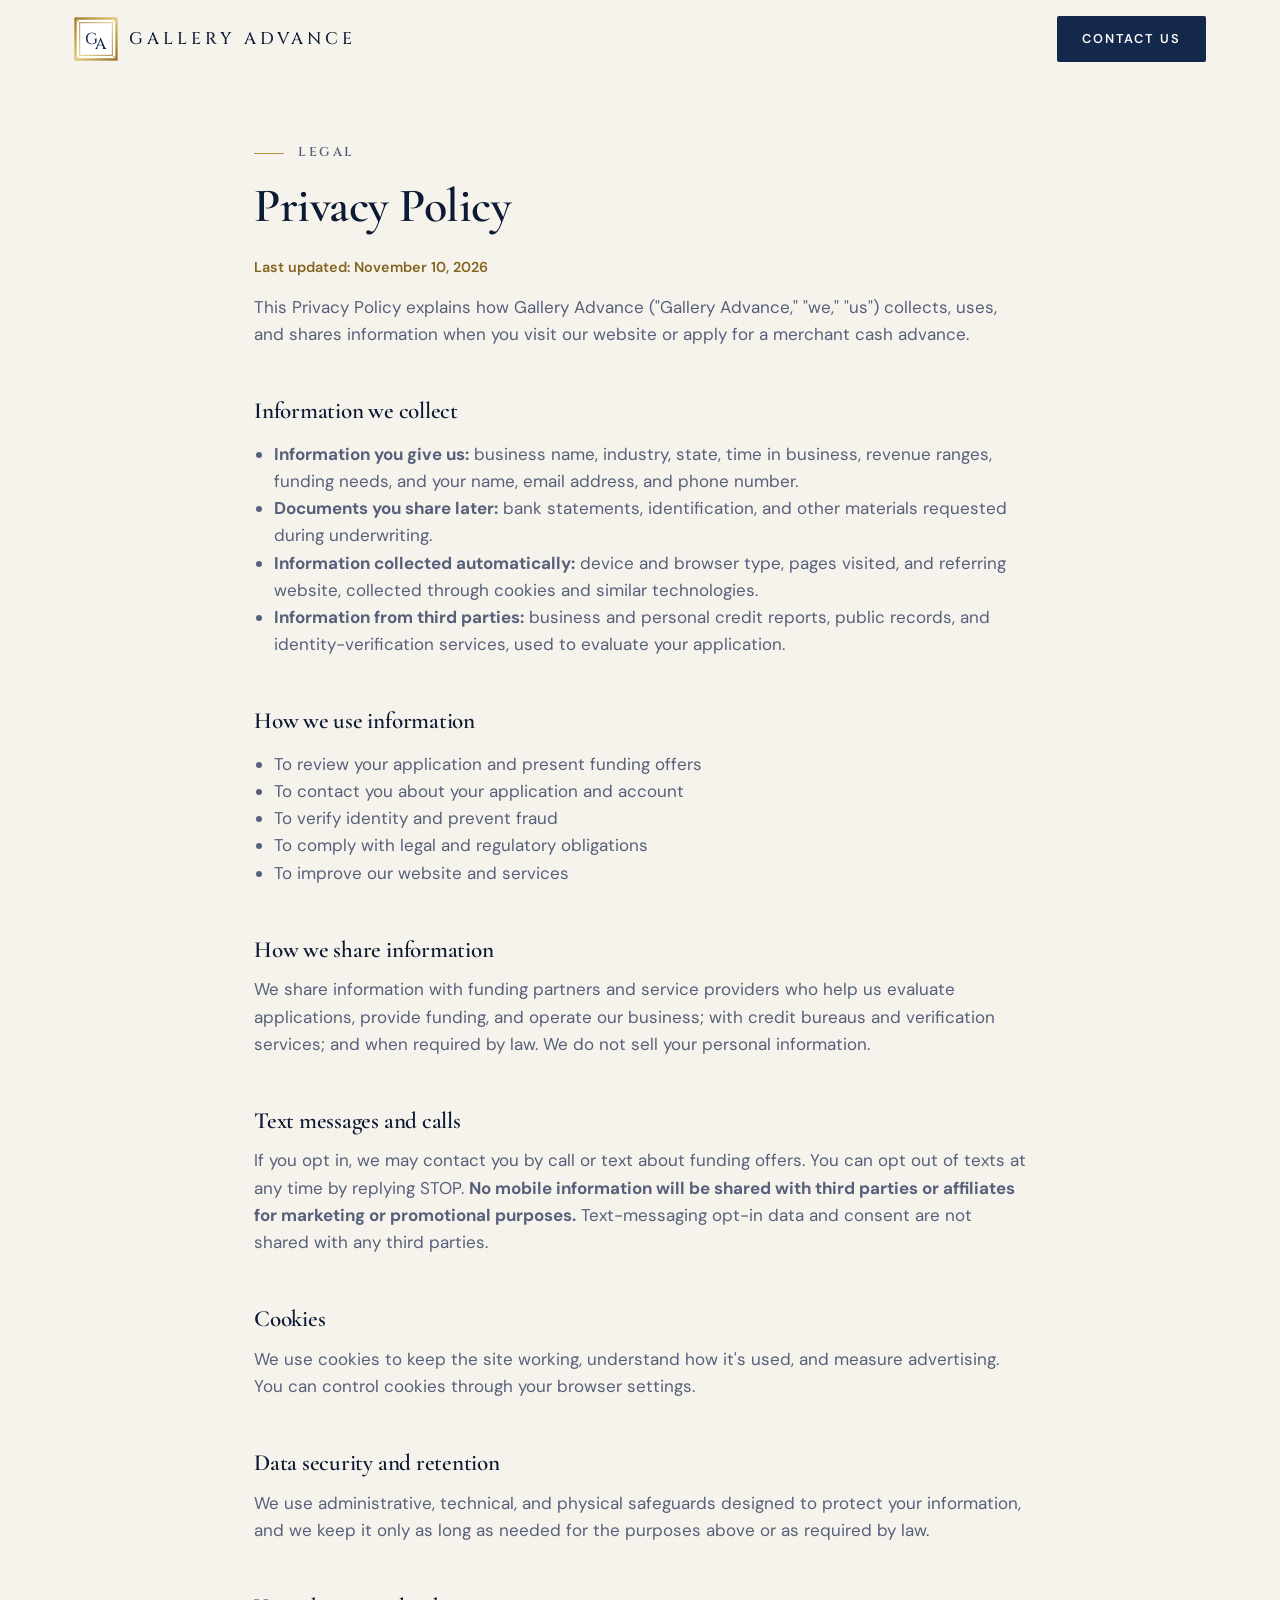
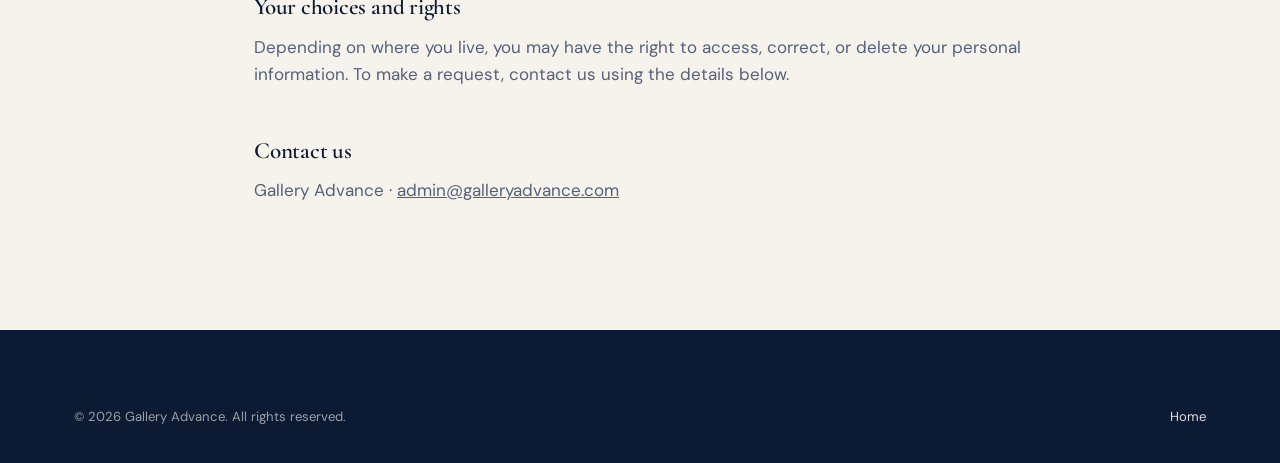
==== privacy.html @ 84981cef "Launch Gallery Advance website Co-Authored-By: Claude Opus 5.5 <noreply@anthropic.com>" ====
<!doctype html>
<html lang="en">
<head>
  <meta charset="utf-8">
  <meta name="viewport" content="width=device-width, initial-scale=1">
  <title>Privacy Policy | Gallery Advance</title>
  <meta name="robots" content="noindex">
  <link rel="icon" href="data:image/svg+xml,%3Csvg xmlns='http://www.w3.org/2000/svg' viewBox='0 0 40 40'%3E%3Crect x='1.5' y='1.5' width='37' height='37' fill='%23fff' stroke='%23B8913F' stroke-width='3'/%3E%3Crect x='6' y='6' width='28' height='28' fill='none' stroke='%23B8913F' stroke-width='1'/%3E%3Ctext x='20' y='26.5' text-anchor='middle' font-family='Georgia,serif' font-size='16' fill='%2313284B'%3EGA%3C/text%3E%3C/svg%3E">
  <link rel="preconnect" href="https://fonts.googleapis.com">
  <link rel="preconnect" href="https://fonts.gstatic.com" crossorigin>
  <link href="https://fonts.googleapis.com/css2?family=Cinzel:wght@400;500;600&family=Cormorant+Garamond:ital,wght@0,500;0,600;0,700;1,500;1,600&family=DM+Sans:opsz,wght@9..40,400..700&display=swap" rel="stylesheet">
  <link rel="stylesheet" href="styles.css">
</head>
<body>
<header class="header">
  <div class="wrap header__inner">
    <a class="brand" href="index.html" aria-label="Gallery Advance home">
      <svg class="brand__mark" viewBox="0 0 40 40" aria-hidden="true"><defs><linearGradient id="gaGoldH" x1="0" y1="0" x2="1" y2="1"><stop offset="0" stop-color="#A27B2C"/><stop offset=".5" stop-color="#E4C97F"/><stop offset="1" stop-color="#9C7428"/></linearGradient></defs><rect x="1.4" y="1.4" width="37.2" height="37.2" fill="#FFFFFF" stroke="url(#gaGoldH)" stroke-width="2.2"/><rect x="5.2" y="5.2" width="29.6" height="29.6" fill="none" stroke="url(#gaGoldH)" stroke-width=".8"/><path d="M1.4 1.4l3.8 3.8M38.6 1.4l-3.8 3.8M1.4 38.6l3.8-3.8M38.6 38.6l-3.8-3.8" stroke="url(#gaGoldH)" stroke-width=".8"/><text x="10" y="24.5" font-family="Cinzel,Georgia,serif" font-size="14.5" font-weight="500" fill="#13284B">G</text><text x="19" y="29.5" font-family="Cinzel,Georgia,serif" font-size="14.5" font-weight="500" fill="#13284B">A</text></svg>
      <span class="brand__name">Gallery <span>Advance</span></span>
    </a>
    <div class="header__cta" style="margin-left:auto"><a class="btn btn--primary" href="index.html#contact">Contact us</a></div>
  </div>
</header>

<main class="legal">
  <div class="wrap">
    <p class="eyebrow">Legal</p>
    <h1>Privacy Policy</h1>
    <p class="updated">Last updated: November 10, 2026</p>

    <p>This Privacy Policy explains how Gallery Advance ("Gallery Advance," "we," "us") collects, uses, and shares information when you visit our website or apply for a merchant cash advance.</p>

    <h2>Information we collect</h2>
    <ul>
      <li><strong>Information you give us:</strong> business name, industry, state, time in business, revenue ranges, funding needs, and your name, email address, and phone number.</li>
      <li><strong>Documents you share later:</strong> bank statements, identification, and other materials requested during underwriting.</li>
      <li><strong>Information collected automatically:</strong> device and browser type, pages visited, and referring website, collected through cookies and similar technologies.</li>
      <li><strong>Information from third parties:</strong> business and personal credit reports, public records, and identity-verification services, used to evaluate your application.</li>
    </ul>

    <h2>How we use information</h2>
    <ul>
      <li>To review your application and present funding offers</li>
      <li>To contact you about your application and account</li>
      <li>To verify identity and prevent fraud</li>
      <li>To comply with legal and regulatory obligations</li>
      <li>To improve our website and services</li>
    </ul>

    <h2>How we share information</h2>
    <p>We share information with funding partners and service providers who help us evaluate applications, provide funding, and operate our business; with credit bureaus and verification services; and when required by law. We do not sell your personal information.</p>

    <h2>Text messages and calls</h2>
    <p>If you opt in, we may contact you by call or text about funding offers. You can opt out of texts at any time by replying STOP. <strong>No mobile information will be shared with third parties or affiliates for marketing or promotional purposes.</strong> Text-messaging opt-in data and consent are not shared with any third parties.</p>

    <h2>Cookies</h2>
    <p>We use cookies to keep the site working, understand how it's used, and measure advertising. You can control cookies through your browser settings.</p>

    <h2>Data security and retention</h2>
    <p>We use administrative, technical, and physical safeguards designed to protect your information, and we keep it only as long as needed for the purposes above or as required by law.</p>

    <h2>Your choices and rights</h2>
    <p>Depending on where you live, you may have the right to access, correct, or delete your personal information. To make a request, contact us using the details below.</p>

    <h2>Contact us</h2>
    <p>Gallery Advance &middot; <a href="mailto:admin@galleryadvance.com">admin@galleryadvance.com</a></p>
  </div>
</main>

<footer class="footer">
  <div class="wrap">
    <div class="footer__bottom" style="margin-top:0">
      <span>&copy; <span data-year>2026</span> Gallery Advance. All rights reserved.</span>
      <a href="index.html">Home</a>
    </div>
  </div>
</footer>
<script src="main.js" defer></script>
</body>
</html>
---- styles.css ----
/* ==========================================================
   Gallery Advance — site styles
   Palette: ivory · navy · gold (matches the GA framed logo)
   Type: Cormorant Garamond (display) + Cinzel (caps) + DM Sans (text)
   ========================================================== */

*,*::before,*::after{box-sizing:border-box}
html{scroll-behavior:smooth;-webkit-text-size-adjust:100%}
[hidden]{display:none!important}

:root{
  --cream:#F6F3EC;
  --paper:#FCFAF6;
  --white:#FFFFFF;
  --ink:#0F1B33;
  --navy:#13284B;
  --navy-deep:#0C1A33;
  --navy-2:#24406E;
  --gold:#B8913F;         /* decorative fills + frames */
  --gold-ink:#84631F;     /* gold for small text on light bg */
  --gold-light:#E6D3A3;
  --gold-grad:linear-gradient(135deg,#A27B2C 0%,#E4C97F 48%,#9C7428 100%);
  --muted:#56607A;
  --line:#E2DACB;
  --error:#A8402C;
  --serif:"Cormorant Garamond",Georgia,"Times New Roman",serif;
  --caps:"Cinzel",Georgia,serif;
  --sans:"DM Sans",system-ui,-apple-system,"Segoe UI",Roboto,sans-serif;
  --r:4px;
  --wrap:1180px;
  --shadow:0 1px 2px rgba(12,26,51,.05),0 18px 40px -18px rgba(12,26,51,.28);
}
html{font-variant-numeric:lining-nums}

body{margin:0;background:var(--cream);color:var(--ink);font-family:var(--sans);font-size:17px;line-height:1.6;-webkit-font-smoothing:antialiased;text-rendering:optimizeLegibility}
img,svg{display:block;max-width:100%}
a{color:inherit}
h1,h2,h3{font-family:var(--serif);font-weight:600;line-height:1.06;letter-spacing:-.01em;margin:0 0 .5em;color:var(--navy-deep)}
h1{font-size:clamp(2.7rem,5.8vw,4.6rem)}
h2{font-size:clamp(2.15rem,4vw,3.15rem)}
h3{font-size:1.45rem;line-height:1.15}
p{margin:0 0 1em}
:focus-visible{outline:3px solid var(--gold);outline-offset:3px}
section[id]{scroll-margin-top:96px}

.wrap{max-width:var(--wrap);margin:0 auto;padding:0 24px}
.sr-only{position:absolute;width:1px;height:1px;padding:0;margin:-1px;overflow:hidden;clip:rect(0,0,0,0);white-space:nowrap;border:0}
.skip{position:absolute;left:16px;top:-80px;z-index:100;background:var(--navy);color:var(--paper);padding:10px 16px;border-radius:8px;text-decoration:none;font-weight:600}
.skip:focus{top:12px}

.eyebrow{font-family:var(--caps);font-size:.8rem;font-weight:600;letter-spacing:.2em;text-transform:uppercase;color:var(--gold-ink);margin:0 0 18px;display:flex;align-items:center;gap:14px}
.eyebrow::before{content:"";width:30px;height:1px;background:var(--gold);flex:none}
.eyebrow--light{color:var(--gold-light)}
.lead{font-size:1.14rem;color:var(--muted);max-width:35em}

/* ---------- Buttons ---------- */
.btn{display:inline-flex;align-items:center;justify-content:center;gap:8px;font:600 .8rem/1 var(--sans);letter-spacing:.15em;text-transform:uppercase;padding:16px 24px;border-radius:2px;text-decoration:none;border:1.5px solid transparent;cursor:pointer;transition:background-color .2s,color .2s,border-color .2s,transform .2s;white-space:nowrap}
.btn:active{transform:translateY(1px)}
.btn--primary{background:var(--navy);color:var(--paper)}
.btn--primary:hover{background:var(--navy-2)}
.btn--ghost{border-color:var(--navy);color:var(--navy)}
.btn--ghost:hover{background:var(--navy);color:var(--paper)}
.btn--light{background:var(--paper);color:var(--navy)}
.btn--light:hover{background:var(--white)}
.btn--lg{padding:20px 30px;font-size:.84rem}
.btn--block{width:100%}
.btn[disabled]{opacity:.65;cursor:progress}

/* ---------- Top bar + header ---------- */
.topbar{background:var(--navy-deep);color:var(--gold-light);font-size:.86rem}
.topbar__inner{display:flex;justify-content:space-between;align-items:center;gap:16px;min-height:40px}
.topbar a{color:var(--paper);text-decoration:none;font-weight:600}
.topbar a:hover{text-decoration:underline}

.header{position:sticky;top:0;z-index:50;background:rgba(246,243,236,.93);-webkit-backdrop-filter:saturate(1.4) blur(10px);backdrop-filter:saturate(1.4) blur(10px);border-bottom:1px solid transparent;transition:border-color .2s,box-shadow .2s}
.header.is-scrolled{border-color:var(--line);box-shadow:0 8px 24px -20px rgba(12,26,51,.6)}
.header__inner{display:flex;align-items:center;gap:28px;min-height:78px;position:relative}
.brand{display:flex;align-items:center;gap:11px;text-decoration:none;color:var(--navy-deep);flex:none}
.brand svg{width:44px;height:44px;flex:none}
.brand__name{font-family:var(--caps);font-size:1.06rem;font-weight:500;letter-spacing:.24em;line-height:1;text-transform:uppercase;white-space:nowrap}
.brand__name span{display:inline}
.nav{display:flex;gap:28px;margin-left:auto}
.nav a{text-decoration:none;font-weight:500;font-size:.96rem;color:var(--ink);position:relative;padding:6px 0}
.nav a::after{content:"";position:absolute;left:0;right:0;bottom:0;height:1.5px;background:var(--gold);transform:scaleX(0);transform-origin:left;transition:transform .25s}
.nav a:hover::after{transform:scaleX(1)}
.header__cta{display:flex;align-items:center;gap:10px}
.menu-btn{display:none;width:44px;height:44px;border-radius:50%;border:1.5px solid var(--navy);background:transparent;align-items:center;justify-content:center;flex-direction:column;gap:5px;cursor:pointer;padding:0}
.menu-btn span{display:block;width:18px;height:1.5px;background:var(--navy);transition:transform .2s}
.menu-btn[aria-expanded="true"] span:first-child{transform:translateY(3.25px) rotate(45deg)}
.menu-btn[aria-expanded="true"] span:last-child{transform:translateY(-3.25px) rotate(-45deg)}

/* ---------- Hero ---------- */
.hero{padding:76px 0 92px;position:relative;overflow:hidden}
.hero::before{content:"";position:absolute;right:-220px;top:-160px;width:680px;height:680px;border-radius:50%;background:radial-gradient(circle,rgba(184,145,63,.17),transparent 64%);pointer-events:none}
.hero__grid{display:grid;grid-template-columns:1.15fr .85fr;gap:64px;align-items:center;position:relative}
.hero h1 em{font-style:italic;font-weight:400;color:var(--navy-2)}
.hero__actions{display:flex;flex-wrap:wrap;gap:12px;margin:32px 0}
.ticks{list-style:none;padding:0;margin:0;display:flex;flex-wrap:wrap;gap:10px 24px;font-size:.93rem;color:var(--muted)}
.ticks li{display:flex;align-items:center;gap:9px}
.ticks li::before{content:"";width:18px;height:18px;border-radius:50%;flex:none;background:var(--navy) url("data:image/svg+xml,%3Csvg xmlns='http://www.w3.org/2000/svg' viewBox='0 0 12 12'%3E%3Cpath d='M2.6 6.2l2.3 2.3 4.6-5' fill='none' stroke='%23F6F3EC' stroke-width='1.8' stroke-linecap='round' stroke-linejoin='round'/%3E%3C/svg%3E") center/11px no-repeat}

/* ---------- Calculator card ---------- */
/* Framed like the GA logo: gold outer frame, thin inner frame, bevelled corners */
.calc{border:3px solid transparent;border-radius:0;padding:42px 40px;box-shadow:var(--shadow);position:relative;background:linear-gradient(var(--paper),var(--paper)) padding-box,var(--gold-grad) border-box}
.calc::before{content:"";position:absolute;inset:10px;border:1px solid rgba(184,145,63,.6);pointer-events:none}
.calc::after{content:"";position:absolute;inset:0;pointer-events:none;background:
  linear-gradient(45deg,transparent calc(50% - .7px),rgba(184,145,63,.75) 50%,transparent calc(50% + .7px)) left top/10px 10px no-repeat,
  linear-gradient(-45deg,transparent calc(50% - .7px),rgba(184,145,63,.75) 50%,transparent calc(50% + .7px)) right top/10px 10px no-repeat,
  linear-gradient(-45deg,transparent calc(50% - .7px),rgba(184,145,63,.75) 50%,transparent calc(50% + .7px)) left bottom/10px 10px no-repeat,
  linear-gradient(45deg,transparent calc(50% - .7px),rgba(184,145,63,.75) 50%,transparent calc(50% + .7px)) right bottom/10px 10px no-repeat}
.calc h2{font-size:1.65rem;margin-bottom:4px}
.calc__sub{color:var(--muted);font-size:.95rem;margin-bottom:26px}
.calc__label{display:flex;justify-content:space-between;align-items:baseline;gap:12px;font-weight:600;font-size:.92rem;margin-bottom:12px}
.calc__label output{font-family:var(--serif);font-size:1.45rem;color:var(--navy-deep);font-weight:500}
.calc__scale{display:flex;justify-content:space-between;font-size:.78rem;color:var(--muted);margin:8px 0 22px}
.calc__result{margin:24px 0 16px;padding:20px 22px;border-radius:4px;background:var(--navy);color:var(--paper)}
.calc__result-label{display:block;font-size:.74rem;font-weight:700;letter-spacing:.13em;text-transform:uppercase;color:var(--gold-light);margin-bottom:6px}
.calc__result strong{font-family:var(--serif);font-weight:500;font-size:clamp(1.55rem,2.8vw,2.05rem);line-height:1.15;display:block;color:var(--white)}
.calc__note{font-size:.78rem;color:var(--muted);margin:14px 0 0;line-height:1.5}

.range{-webkit-appearance:none;appearance:none;width:100%;height:6px;border-radius:999px;background:linear-gradient(to right,var(--navy) 0,var(--navy) var(--fill,10%),var(--line) var(--fill,10%));margin:0;cursor:pointer}
.range::-webkit-slider-thumb{-webkit-appearance:none;width:26px;height:26px;border-radius:50%;background:var(--paper);border:7px solid var(--gold);box-shadow:0 2px 8px rgba(0,0,0,.22)}
.range::-moz-range-thumb{width:12px;height:12px;border-radius:50%;background:var(--paper);border:7px solid var(--gold);box-shadow:0 2px 8px rgba(0,0,0,.22)}
.range:focus-visible{outline:3px solid var(--gold-light);outline-offset:8px}

/* ---------- Form controls (shared) ---------- */
.control,.field input,.field select,.field textarea{width:100%;font:inherit;font-size:1rem;padding:13px 14px;border:1.5px solid var(--line);border-radius:4px;background:var(--white);color:var(--ink);transition:border-color .2s,box-shadow .2s}
select.control,.field select{-webkit-appearance:none;appearance:none;padding-right:40px;background:var(--white) url("data:image/svg+xml,%3Csvg xmlns='http://www.w3.org/2000/svg' viewBox='0 0 12 8'%3E%3Cpath d='M1 1.5l5 5 5-5' fill='none' stroke='%2313284B' stroke-width='1.6' stroke-linecap='round' stroke-linejoin='round'/%3E%3C/svg%3E") no-repeat right 15px center/12px 8px;cursor:pointer}
.control:focus,.field input:focus,.field select:focus,.field textarea:focus{outline:none;border-color:var(--navy);box-shadow:0 0 0 4px rgba(19,40,75,.13)}

/* ---------- Facts band ---------- */
.facts{background:var(--navy);color:var(--paper)}
.facts__grid{display:grid;grid-template-columns:repeat(4,1fr)}
.facts__grid > div{padding:36px 28px;border-left:1px solid rgba(230,211,163,.18)}
.facts__grid > div:first-child{border-left:0;padding-left:0}
.facts strong{display:block;font-family:var(--serif);font-weight:500;font-size:clamp(1.65rem,2.6vw,2.25rem);line-height:1.1;color:var(--white);margin-bottom:4px}
.facts span{font-size:.92rem;color:var(--gold-light)}

/* ---------- Sections ---------- */
.section{padding:108px 0}
.section--paper{background:var(--paper);border-block:1px solid var(--line)}
.section--navy{background:var(--navy-deep);color:var(--paper)}
.section--navy h2{color:var(--white)}
.section__head{max-width:740px;margin-bottom:58px}
.section__head p:not(.eyebrow){color:var(--muted);font-size:1.08rem}
.section__head--split{max-width:none;display:grid;grid-template-columns:1fr 1fr;gap:48px;align-items:end}
.section__head--split h2{margin:0}
.section__head--split > p{margin:0}

/* How it works */
.steps{list-style:none;margin:0;padding:0;display:grid;grid-template-columns:repeat(3,1fr);border-top:1.5px solid var(--navy-deep)}
.step{padding:34px 34px 6px 0;border-right:1px solid var(--line)}
.step + .step{padding-left:34px}
.step:last-child{border-right:0;padding-right:0}
.step__num{display:block;font-family:var(--serif);font-size:3.6rem;line-height:1;color:var(--gold);font-weight:300;margin-bottom:24px}
.step p{color:var(--muted);margin:0}
.step__meta{display:inline-block;margin-top:18px;font-size:.8rem;font-weight:600;color:var(--navy);background:rgba(19,40,75,.08);padding:5px 11px;border-radius:999px}

/* Fit check */
.fit{display:grid;grid-template-columns:.85fr 1.15fr;gap:64px;align-items:start}
.fit__intro p:not(.eyebrow){color:var(--muted)}
.fit__cols{display:grid;grid-template-columns:1fr 1fr;gap:18px}
.fit__card{border-radius:var(--r);padding:30px;background:var(--white);border:1px solid var(--line)}
.fit__card h3{font-size:1.18rem;margin-bottom:18px}
.fit__card ul{list-style:none;margin:0;padding:0;display:grid;gap:14px;font-size:.96rem}
.fit__card li{display:grid;grid-template-columns:20px 1fr;gap:12px;align-items:start}
.fit__card li::before{content:"";width:20px;height:20px;margin-top:3px;border-radius:50%}
.fit__card--yes{background:var(--navy);color:var(--paper);border-color:var(--navy)}
.fit__card--yes h3{color:var(--white)}
.fit__card--yes li::before{background:var(--gold) url("data:image/svg+xml,%3Csvg xmlns='http://www.w3.org/2000/svg' viewBox='0 0 12 12'%3E%3Cpath d='M2.6 6.2l2.3 2.3 4.6-5' fill='none' stroke='white' stroke-width='1.8' stroke-linecap='round' stroke-linejoin='round'/%3E%3C/svg%3E") center/11px no-repeat}
.fit__card--no li::before{background:var(--cream) url("data:image/svg+xml,%3Csvg xmlns='http://www.w3.org/2000/svg' viewBox='0 0 12 12'%3E%3Cpath d='M3.6 3.6l4.8 4.8M8.4 3.6l-4.8 4.8' stroke='%2356607A' stroke-width='1.6' stroke-linecap='round'/%3E%3C/svg%3E") center/11px no-repeat;box-shadow:inset 0 0 0 1px var(--line)}
.fit__card--no li{color:var(--muted)}

/* Uses */
.uses{display:grid;grid-template-columns:repeat(3,1fr);gap:1px;background:var(--line);border:1px solid var(--line);border-radius:var(--r);overflow:hidden}
.use{background:var(--cream);padding:34px;transition:background-color .2s}
.use:hover{background:var(--paper)}
.use svg{width:32px;height:32px;color:var(--gold);margin-bottom:22px;fill:none;stroke:currentColor;stroke-width:1.5;stroke-linecap:round;stroke-linejoin:round}
.use h3{font-size:1.2rem;margin-bottom:8px}
.use p{color:var(--muted);font-size:.95rem;margin:0}

/* Industries */
.industries{display:grid;grid-template-columns:.85fr 1.15fr;gap:64px;align-items:start}
.industries__intro p:not(.eyebrow){color:var(--muted)}
.reqs{margin-top:30px;padding:24px 26px;border-radius:var(--r);background:var(--white);border:1px solid var(--line)}
.reqs h3{font-family:var(--sans);font-size:.78rem;font-weight:700;letter-spacing:.13em;text-transform:uppercase;color:var(--gold-ink);margin-bottom:12px}
.reqs ul{margin:0;padding-left:18px;color:var(--ink);font-size:.96rem;display:grid;gap:6px}
.industry-list{list-style:none;margin:0;padding:0;display:grid;grid-template-columns:1fr 1fr;column-gap:44px;border-top:1.5px solid var(--navy-deep)}
.industry-list li{display:flex;align-items:center;gap:14px;padding:18px 0;border-bottom:1px solid var(--line);font-family:var(--serif);font-size:1.22rem;color:var(--navy-deep)}
.industry-list li::before{content:"";width:9px;height:9px;transform:rotate(45deg);background:var(--gold);flex:none}

/* Compare */
.table-wrap{overflow-x:auto;border-radius:var(--r);border:1px solid rgba(230,211,163,.2);-webkit-overflow-scrolling:touch}
.compare{width:100%;border-collapse:collapse;min-width:640px;font-size:.98rem}
.compare th,.compare td{padding:19px 24px;text-align:left;border-bottom:1px solid rgba(230,211,163,.14);vertical-align:top}
.compare thead th{font-family:var(--serif);font-weight:500;font-size:1.18rem;color:var(--white);background:rgba(255,255,255,.03)}
.compare thead th.is-mca{background:var(--gold-grad);color:var(--navy-deep);font-weight:700}
.compare tbody th{font-weight:600;color:var(--gold-light);width:22%}
.compare td{color:rgba(252,250,246,.78)}
.compare td.is-mca{background:rgba(184,145,63,.11);color:var(--white)}
.compare tr:last-child th,.compare tr:last-child td{border-bottom:0}
.compare-note{font-size:.86rem;color:rgba(252,250,246,.62);margin:20px 0 0;max-width:60em}

/* FAQ */
.faq{display:grid;grid-template-columns:.8fr 1.2fr;gap:64px;align-items:start}
.faq__intro p:not(.eyebrow){color:var(--muted)}
.faq__intro a{color:var(--navy);font-weight:600}
.faq__list{border-top:1.5px solid var(--navy-deep)}
.faq details{border-bottom:1px solid var(--line)}
.faq summary{list-style:none;cursor:pointer;display:flex;justify-content:space-between;align-items:center;gap:20px;padding:22px 0;font-family:var(--serif);font-size:1.2rem;line-height:1.3;color:var(--navy-deep)}
.faq summary::-webkit-details-marker{display:none}
.faq summary::after{content:"";width:28px;height:28px;flex:none;border-radius:50%;border:1.5px solid var(--line);background:url("data:image/svg+xml,%3Csvg xmlns='http://www.w3.org/2000/svg' viewBox='0 0 12 12'%3E%3Cpath d='M6 2v8M2 6h8' stroke='%23B8913F' stroke-width='1.5' stroke-linecap='round'/%3E%3C/svg%3E") center/11px no-repeat;transition:transform .25s,background-color .2s}
.faq details[open] summary::after{transform:rotate(45deg);background-color:var(--paper)}
.faq summary:hover{color:var(--navy-2)}
.faq details p{color:var(--muted);padding:0 48px 24px 0;margin:0}

/* CTA band */
.cta-band{padding:0 0 108px}
.cta-band__inner{background:var(--navy) url("data:image/svg+xml,%3Csvg xmlns='http://www.w3.org/2000/svg' viewBox='0 0 200 200' fill='none' stroke='%23E6D3A3' stroke-opacity='.16'%3E%3Crect x='10' y='10' width='180' height='180' stroke-width='6'/%3E%3Crect x='34' y='34' width='132' height='132' stroke-width='2'/%3E%3Cpath d='M10 10l24 24M190 10l-24 24M10 190l24-24M190 190l-24-24' stroke-width='2'/%3E%3C/svg%3E") no-repeat right -70px bottom -90px/380px;color:var(--paper);border-radius:4px;padding:68px;display:grid;grid-template-columns:1.4fr auto;gap:44px;align-items:center}
.cta-band h2{color:var(--white);margin-bottom:12px}
.cta-band p{color:var(--gold-light);margin:0;font-size:1.06rem;max-width:32em}
.cta-band__actions{display:flex;flex-direction:column;gap:12px}
.cta-band .btn--ghost{border-color:rgba(230,211,163,.6);color:var(--paper)}
.cta-band .btn--ghost:hover{background:var(--paper);color:var(--navy);border-color:var(--paper)}

/* ---------- Footer ---------- */
.footer{background:var(--navy-deep);color:rgba(252,250,246,.72);padding:76px 0 36px;font-size:.93rem}
.footer__grid{display:grid;grid-template-columns:1.5fr 1fr 1fr 1.1fr;gap:40px;padding-bottom:48px;border-bottom:1px solid rgba(230,211,163,.15)}
.footer .brand{color:var(--white);margin-bottom:18px}
.footer .brand__name span{color:var(--gold-light)}
.footer__blurb{max-width:26em}
.footer h4{font-family:var(--sans);font-size:.76rem;letter-spacing:.14em;text-transform:uppercase;color:var(--gold-light);margin:4px 0 16px;font-weight:700}
.footer ul{list-style:none;margin:0;padding:0;display:grid;gap:10px}
.footer a{text-decoration:none;color:rgba(252,250,246,.88)}
.footer a:hover{color:var(--white);text-decoration:underline}
.footer__legal{padding-top:30px;font-size:.8rem;line-height:1.7;color:rgba(252,250,246,.6)}
.footer__legal p{margin:0 0 10px}
.footer__bottom{display:flex;justify-content:space-between;flex-wrap:wrap;gap:12px;margin-top:22px;font-size:.82rem;color:rgba(252,250,246,.6)}

/* ---------- Legal page ---------- */
.legal{padding:64px 0 108px}
.legal .wrap{max-width:820px}
.legal h1{font-size:clamp(2.2rem,4vw,3rem)}
.legal h2{font-size:1.45rem;margin:2.2em 0 .6em}
.legal p,.legal li{color:var(--muted)}
.legal ul{padding-left:20px}
.legal .updated{font-size:.9rem;color:var(--gold-ink);font-weight:600}

/* ---------- Responsive ---------- */
@media (max-width:1040px){
  .nav{gap:20px}
}
.nav a{white-space:nowrap}
@media (max-width:1120px){
  .nav{position:absolute;top:100%;left:0;right:0;flex-direction:column;gap:0;background:var(--paper);border-bottom:1px solid var(--line);box-shadow:0 20px 30px -24px rgba(12,26,51,.5);padding:6px 24px 18px;display:none;margin:0}
  .nav.is-open{display:flex}
  .nav a{padding:15px 0;border-bottom:1px solid var(--line)}
  .nav a::after{display:none}
  .menu-btn{display:inline-flex}
  .header__cta{margin-left:auto}
}
@media (max-width:960px){
  .hero__grid,.fit,.industries,.faq{grid-template-columns:1fr;gap:44px}
  .hero{padding:52px 0 68px}
  .footer__grid{grid-template-columns:1fr 1fr}
}
@media (max-width:800px){
  .section{padding:76px 0}
  .section__head{margin-bottom:40px}
  .section__head--split{grid-template-columns:1fr;gap:14px}
  .facts__grid{grid-template-columns:1fr 1fr}
  .facts__grid > div{padding:26px 16px 26px 0;border-left:0;border-top:1px solid rgba(230,211,163,.18)}
  .facts__grid > div:nth-child(-n+2){border-top:0}
  .facts__grid > div:nth-child(even){padding-left:16px;border-left:1px solid rgba(230,211,163,.18)}
  .steps{grid-template-columns:1fr}
  .step,.step + .step{padding:28px 0;border-right:0;border-bottom:1px solid var(--line)}
  .step:last-child{border-bottom:0}
  .uses{grid-template-columns:1fr 1fr}
  .cta-band{padding-bottom:76px}
  .cta-band__inner{grid-template-columns:1fr;padding:44px 28px;gap:28px;background-size:220px}
}
@media (max-width:600px){
  .wrap{padding:0 16px}
  body{font-size:16px}
  .topbar__msg{display:none}
  .topbar__inner{justify-content:center}
  .header__inner{min-height:68px;gap:12px}
  .brand svg{width:36px;height:36px}
  .brand__name{font-size:.8rem;letter-spacing:.18em;line-height:1.25}
  .header .brand__name span{display:block}
  .header__cta .btn{padding:12px 14px;font-size:.7rem;letter-spacing:.1em}
  .nav{padding:6px 16px 18px}
  .calc{padding:26px 22px}
  .fit__cols,.uses,.industry-list{grid-template-columns:1fr}
  .use{padding:28px 24px}
  .footer__grid{grid-template-columns:1fr}
  .faq details p{padding-right:0}
  .hero__actions .btn{flex:1 1 100%}
}
@media (max-width:360px){
  .header__cta .btn{padding:11px 10px}
}
@media (prefers-reduced-motion:reduce){
  html{scroll-behavior:auto}
  *,*::before,*::after{transition:none!important;animation:none!important}
}

/* ---------- Contact section ---------- */
.cta-band__email{display:inline-block;margin-top:24px;font-family:var(--serif);font-weight:600;font-size:clamp(1.45rem,3vw,2.1rem);line-height:1.2;color:var(--white);text-decoration:none;border-bottom:1px solid rgba(230,211,163,.55);padding-bottom:4px;overflow-wrap:anywhere;transition:color .2s,border-color .2s}
.cta-band__email:hover{color:var(--gold-light);border-color:var(--gold-light)}
.step p a,.faq__intro a{color:var(--navy);font-weight:600}
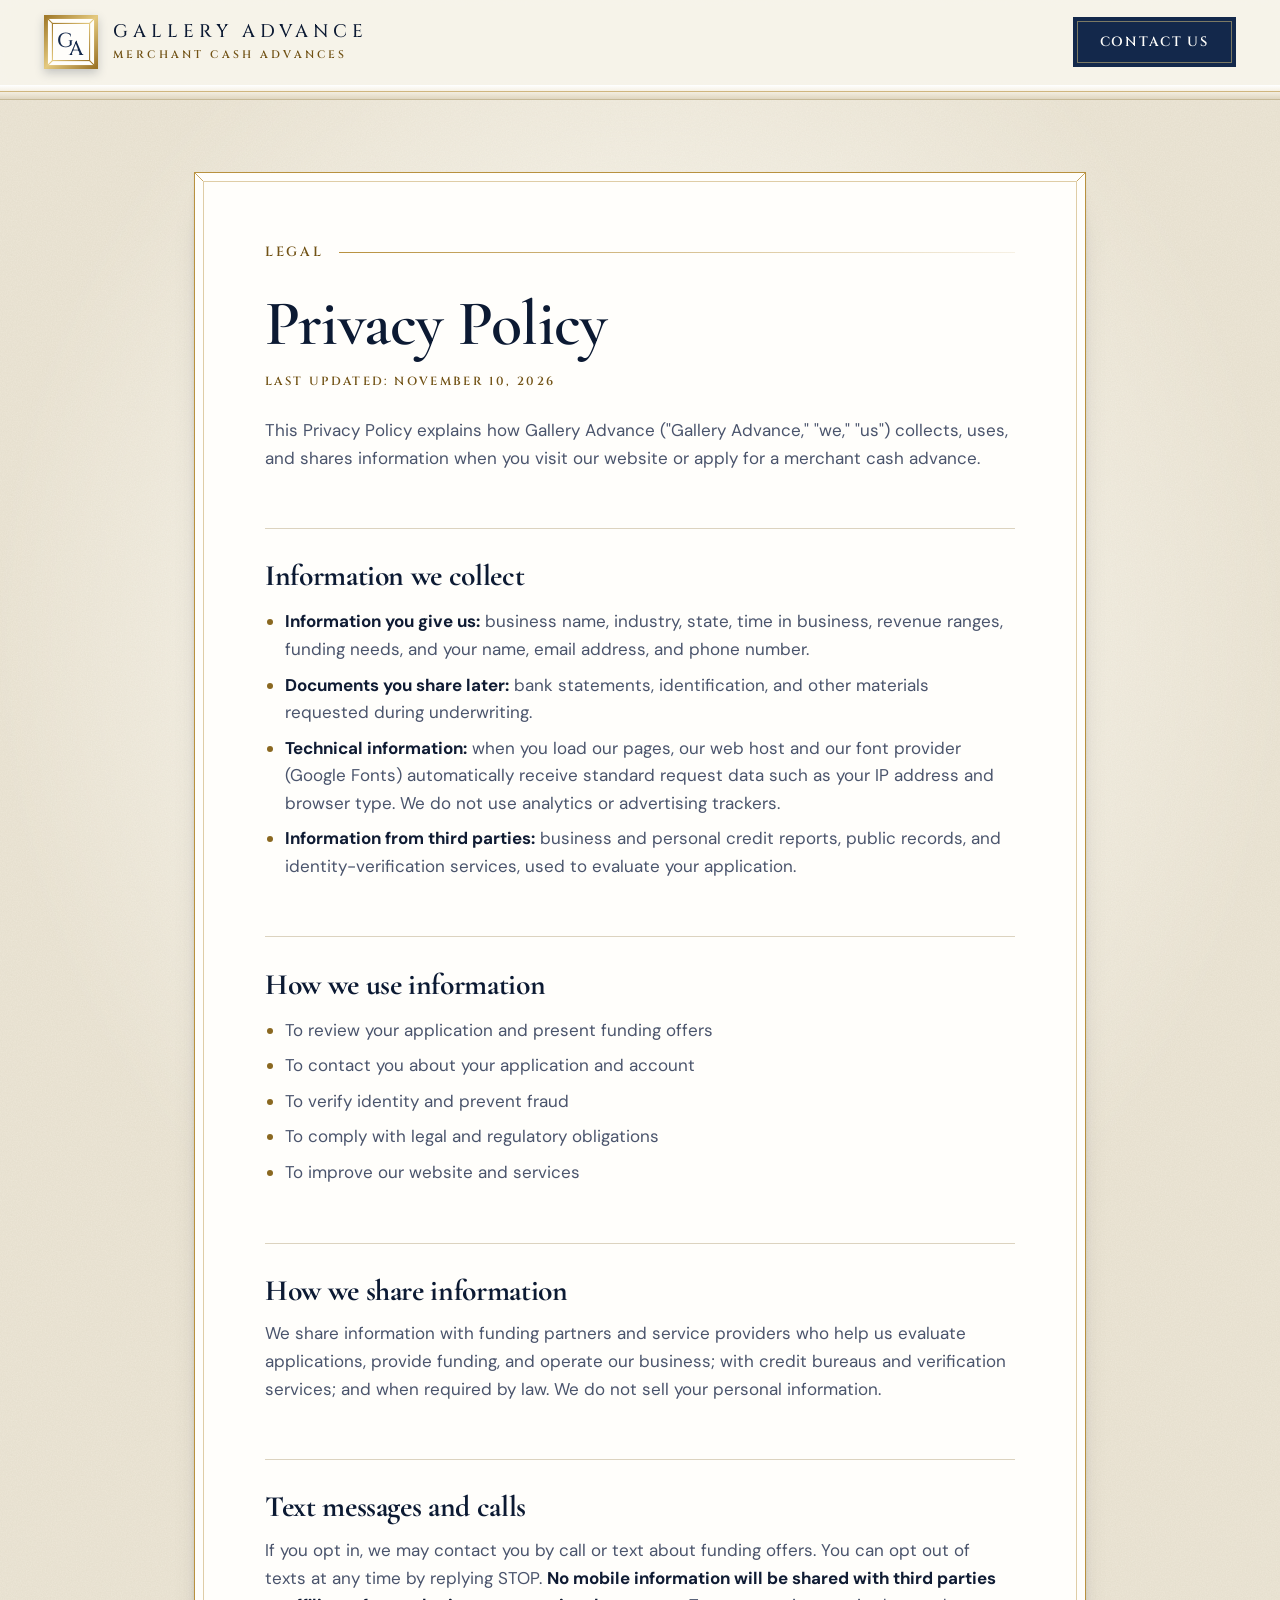
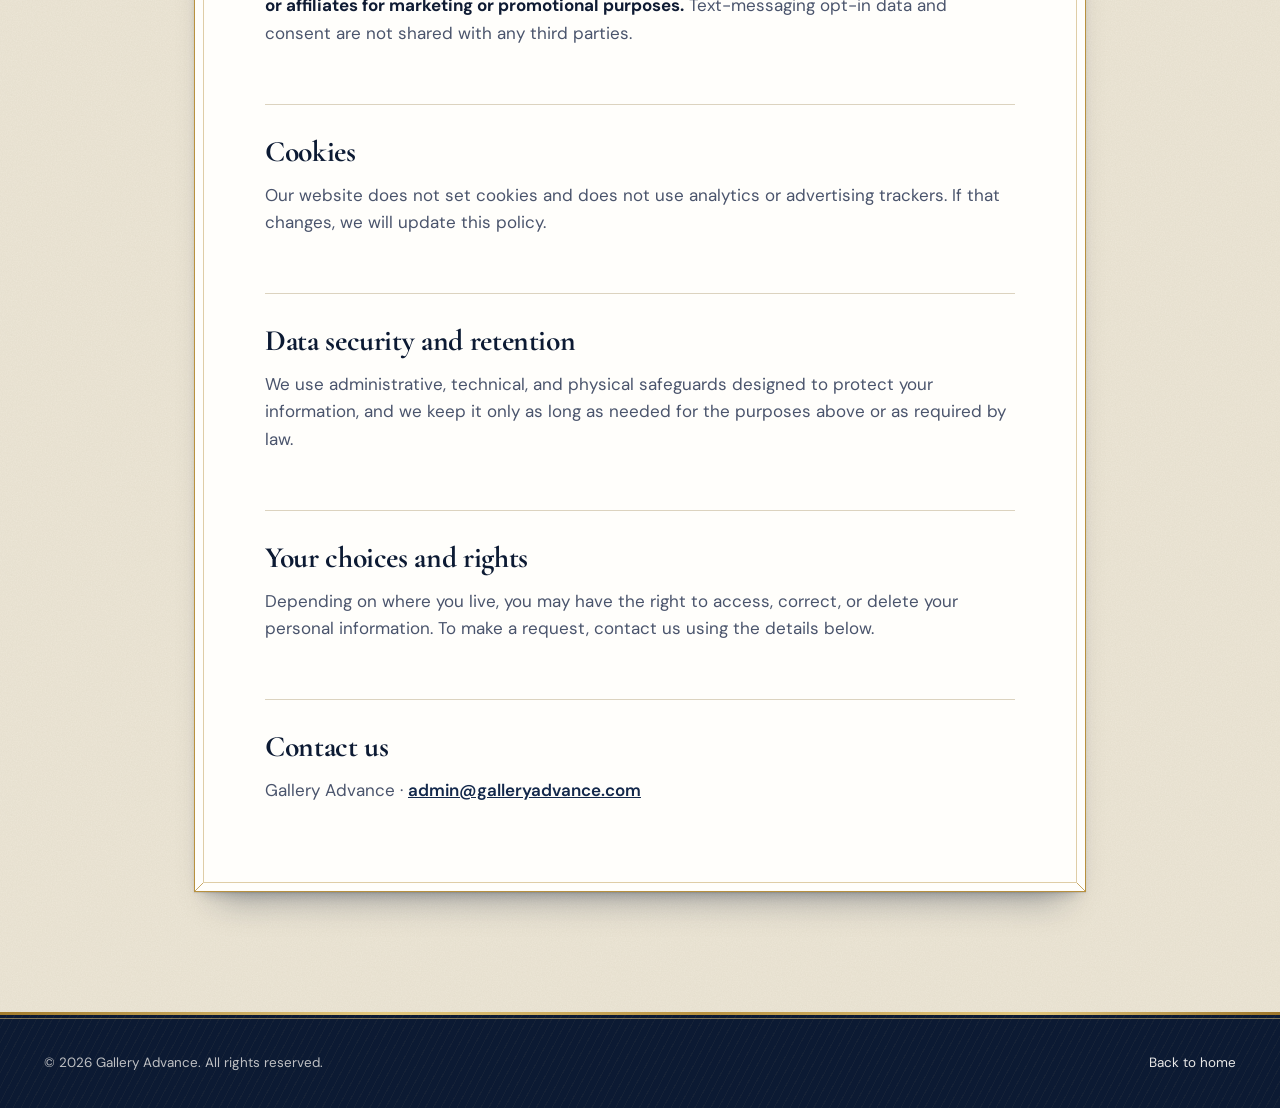
==== commit b1b4840b: "Redesign: curated-exhibition art direction The whole page is now art-directed around the logo's gold" ====
--- a/privacy.html
+++ b/privacy.html
@@ -5,26 +5,31 @@
   <meta name="viewport" content="width=device-width, initial-scale=1">
   <title>Privacy Policy | Gallery Advance</title>
   <meta name="robots" content="noindex">
+  <link rel="icon" type="image/png" href="brand/icon-512.png">
+  <link rel="apple-touch-icon" href="brand/icon-512.png">
   <link rel="icon" href="data:image/svg+xml,%3Csvg xmlns='http://www.w3.org/2000/svg' viewBox='0 0 40 40'%3E%3Crect x='1.5' y='1.5' width='37' height='37' fill='%23fff' stroke='%23B8913F' stroke-width='3'/%3E%3Crect x='6' y='6' width='28' height='28' fill='none' stroke='%23B8913F' stroke-width='1'/%3E%3Ctext x='20' y='26.5' text-anchor='middle' font-family='Georgia,serif' font-size='16' fill='%2313284B'%3EGA%3C/text%3E%3C/svg%3E">
   <link rel="preconnect" href="https://fonts.googleapis.com">
   <link rel="preconnect" href="https://fonts.gstatic.com" crossorigin>
-  <link href="https://fonts.googleapis.com/css2?family=Cinzel:wght@400;500;600&family=Cormorant+Garamond:ital,wght@0,500;0,600;0,700;1,500;1,600&family=DM+Sans:opsz,wght@9..40,400..700&display=swap" rel="stylesheet">
+  <link href="https://fonts.googleapis.com/css2?family=Cinzel:wght@400;500;600;700&family=Cormorant+Garamond:ital,wght@0,500;0,600;0,700;1,500;1,600&family=DM+Sans:opsz,wght@9..40,400..700&display=swap" rel="stylesheet">
   <link rel="stylesheet" href="styles.css">
 </head>
 <body>
+<a class="skip" href="#main">Skip to content</a>
 <header class="header">
   <div class="wrap header__inner">
     <a class="brand" href="index.html" aria-label="Gallery Advance home">
-      <svg class="brand__mark" viewBox="0 0 40 40" aria-hidden="true"><defs><linearGradient id="gaGoldH" x1="0" y1="0" x2="1" y2="1"><stop offset="0" stop-color="#A27B2C"/><stop offset=".5" stop-color="#E4C97F"/><stop offset="1" stop-color="#9C7428"/></linearGradient></defs><rect x="1.4" y="1.4" width="37.2" height="37.2" fill="#FFFFFF" stroke="url(#gaGoldH)" stroke-width="2.2"/><rect x="5.2" y="5.2" width="29.6" height="29.6" fill="none" stroke="url(#gaGoldH)" stroke-width=".8"/><path d="M1.4 1.4l3.8 3.8M38.6 1.4l-3.8 3.8M1.4 38.6l3.8-3.8M38.6 38.6l-3.8-3.8" stroke="url(#gaGoldH)" stroke-width=".8"/><text x="10" y="24.5" font-family="Cinzel,Georgia,serif" font-size="14.5" font-weight="500" fill="#13284B">G</text><text x="19" y="29.5" font-family="Cinzel,Georgia,serif" font-size="14.5" font-weight="500" fill="#13284B">A</text></svg>
-      <span class="brand__name">Gallery <span>Advance</span></span>
+      <svg class="brand__mark" viewBox="0 0 48 48" aria-hidden="true"><defs><linearGradient id="gaGoldH" x1="0" y1="0" x2="1" y2="1"><stop offset="0" stop-color="#A27B2C"/><stop offset=".5" stop-color="#E4C97F"/><stop offset="1" stop-color="#9C7428"/></linearGradient></defs><rect x="1.75" y="1.75" width="44.5" height="44.5" fill="#FFFEFB" stroke="url(#gaGoldH)" stroke-width="3.5"/><rect x="7.5" y="7.5" width="33" height="33" fill="none" stroke="url(#gaGoldH)" stroke-width="1"/><path d="M3.5 3.5l4 4M44.5 3.5l-4 4M3.5 44.5l4-4M44.5 44.5l-4-4" stroke="url(#gaGoldH)" stroke-width="1"/><text x="11.2" y="28.2" font-family="Cinzel,Georgia,serif" font-size="18" font-weight="500" fill="#13284B">G</text><text x="22.6" y="35.6" font-family="Cinzel,Georgia,serif" font-size="18" font-weight="500" fill="#13284B">A</text></svg>
+      <span class="brand__text"><span class="brand__name">Gallery <span>Advance</span></span><span class="brand__sub">Merchant Cash Advances</span></span>
     </a>
     <div class="header__cta" style="margin-left:auto"><a class="btn btn--primary" href="index.html#contact">Contact us</a></div>
   </div>
 </header>
 
-<main class="legal">
+<main class="legal" id="main">
+  <div class="rail" aria-hidden="true"></div>
   <div class="wrap">
-    <p class="eyebrow">Legal</p>
+  <article class="keyline legal__sheet">
+    <p class="room-tag"><span class="room-tag__name">Legal</span></p>
     <h1>Privacy Policy</h1>
     <p class="updated">Last updated: November 10, 2026</p>
 
@@ -34,7 +39,7 @@
     <ul>
       <li><strong>Information you give us:</strong> business name, industry, state, time in business, revenue ranges, funding needs, and your name, email address, and phone number.</li>
       <li><strong>Documents you share later:</strong> bank statements, identification, and other materials requested during underwriting.</li>
-      <li><strong>Information collected automatically:</strong> device and browser type, pages visited, and referring website, collected through cookies and similar technologies.</li>
+      <li><strong>Technical information:</strong> when you load our pages, our web host and our font provider (Google Fonts) automatically receive standard request data such as your IP address and browser type. We do not use analytics or advertising trackers.</li>
       <li><strong>Information from third parties:</strong> business and personal credit reports, public records, and identity-verification services, used to evaluate your application.</li>
     </ul>
 
@@ -54,7 +59,7 @@
     <p>If you opt in, we may contact you by call or text about funding offers. You can opt out of texts at any time by replying STOP. <strong>No mobile information will be shared with third parties or affiliates for marketing or promotional purposes.</strong> Text-messaging opt-in data and consent are not shared with any third parties.</p>
 
     <h2>Cookies</h2>
-    <p>We use cookies to keep the site working, understand how it's used, and measure advertising. You can control cookies through your browser settings.</p>
+    <p>Our website does not set cookies and does not use analytics or advertising trackers. If that changes, we will update this policy.</p>
 
     <h2>Data security and retention</h2>
     <p>We use administrative, technical, and physical safeguards designed to protect your information, and we keep it only as long as needed for the purposes above or as required by law.</p>
@@ -64,14 +69,15 @@
 
     <h2>Contact us</h2>
     <p>Gallery Advance &middot; <a href="mailto:admin@galleryadvance.com">admin@galleryadvance.com</a></p>
+  </article>
   </div>
 </main>
 
-<footer class="footer">
+<footer class="footer footer--slim">
   <div class="wrap">
-    <div class="footer__bottom" style="margin-top:0">
+    <div class="footer__bottom">
       <span>&copy; <span data-year>2026</span> Gallery Advance. All rights reserved.</span>
-      <a href="index.html">Home</a>
+      <a href="index.html">Back to home</a>
     </div>
   </div>
 </footer>
--- a/styles.css
+++ b/styles.css
@@ -1,311 +1,643 @@
 /* ==========================================================
    Gallery Advance — site styles
-   Palette: ivory · navy · gold (matches the GA framed logo)
+   Art direction: "The curated exhibition"
+   Ivory walls · navy · gold foil.
+   Three frame weights, all echoing the GA logo:
+     .frame    heavy bevelled moulding  (estimator, artworks, contact)
+     .keyline  double gold keyline      (steps, fit lists, requirements, legal sheet)
+     .label    small white wall label   (captions and notes)
    Type: Cormorant Garamond (display) + Cinzel (caps) + DM Sans (text)
    ========================================================== */
 
 *,*::before,*::after{box-sizing:border-box}
-html{scroll-behavior:smooth;-webkit-text-size-adjust:100%}
+html{scroll-behavior:smooth;-webkit-text-size-adjust:100%;font-variant-numeric:lining-nums}
 [hidden]{display:none!important}
 
 :root{
-  --cream:#F6F3EC;
-  --paper:#FCFAF6;
-  --white:#FFFFFF;
+  --wall:#F3EFE4;
+  --wall-deep:#ECE6D7;
+  --paper:#FBF8F1;
+  --white:#FFFEFB;
   --ink:#0F1B33;
   --navy:#13284B;
   --navy-deep:#0C1A33;
   --navy-2:#24406E;
-  --gold:#B8913F;         /* decorative fills + frames */
-  --gold-ink:#84631F;     /* gold for small text on light bg */
+  --gold:#B8913F;          /* frames, rules, ornaments */
+  --gold-ink:#725316;      /* gold for small text on light walls (5:1+ on every wall tone) */
+  --gold-em:#8A6820;       /* gold for large italic display words */
   --gold-light:#E6D3A3;
   --gold-grad:linear-gradient(135deg,#A27B2C 0%,#E4C97F 48%,#9C7428 100%);
-  --muted:#56607A;
-  --line:#E2DACB;
-  --error:#A8402C;
+  --foil:linear-gradient(115deg,#CDA956 0%,#F3E2AC 46%,#C79E48 100%);
+  --muted:#4A546C;
+  --line:#DCD3BF;
+  --line-soft:#E8E1D1;
   --serif:"Cormorant Garamond",Georgia,"Times New Roman",serif;
   --caps:"Cinzel",Georgia,serif;
   --sans:"DM Sans",system-ui,-apple-system,"Segoe UI",Roboto,sans-serif;
-  --r:4px;
-  --wrap:1180px;
-  --shadow:0 1px 2px rgba(12,26,51,.05),0 18px 40px -18px rgba(12,26,51,.28);
-}
-html{font-variant-numeric:lining-nums}
-
-body{margin:0;background:var(--cream);color:var(--ink);font-family:var(--sans);font-size:17px;line-height:1.6;-webkit-font-smoothing:antialiased;text-rendering:optimizeLegibility}
+  --wrap:1240px;
+  /* light comes from above: frames cast a soft shadow down the wall */
+  --hang:0 1px 1px rgba(40,30,10,.10),0 12px 16px -10px rgba(12,26,51,.24),0 44px 60px -34px rgba(12,26,51,.50);
+  --hang-sm:0 1px 1px rgba(40,30,10,.10),0 8px 12px -8px rgba(12,26,51,.24),0 26px 34px -22px rgba(12,26,51,.42);
+  --card:0 1px 1px rgba(40,30,10,.08),0 8px 14px -10px rgba(12,26,51,.35);
+  /* fine engraved hatching for navy surfaces */
+  --hatch:repeating-linear-gradient(118deg,rgba(228,201,127,.045) 0 1px,rgba(228,201,127,0) 1px 7px);
+  --navy-field:radial-gradient(130% 100% at 28% 0%,#1E3B6B 0%,#13284B 52%,#0E2040 100%);
+  --grain:url("data:image/svg+xml,%3Csvg xmlns='http://www.w3.org/2000/svg' width='240' height='240'%3E%3Cfilter id='n'%3E%3CfeTurbulence type='fractalNoise' baseFrequency='.8' numOctaves='2' stitchTiles='stitch'/%3E%3CfeColorMatrix values='0 0 0 0 .36 0 0 0 0 .29 0 0 0 0 .14 0 0 0 .1 0'/%3E%3C/filter%3E%3Crect width='240' height='240' filter='url(%23n)'/%3E%3C/svg%3E");
+}
+
+body{margin:0;background:var(--grain),var(--wall);color:var(--ink);font-family:var(--sans);font-size:17px;line-height:1.62;-webkit-font-smoothing:antialiased;text-rendering:optimizeLegibility}
 img,svg{display:block;max-width:100%}
 a{color:inherit}
-h1,h2,h3{font-family:var(--serif);font-weight:600;line-height:1.06;letter-spacing:-.01em;margin:0 0 .5em;color:var(--navy-deep)}
-h1{font-size:clamp(2.7rem,5.8vw,4.6rem)}
-h2{font-size:clamp(2.15rem,4vw,3.15rem)}
-h3{font-size:1.45rem;line-height:1.15}
+h1,h2,h3{font-family:var(--serif);font-weight:600;line-height:1.05;letter-spacing:-.012em;margin:0 0 .5em;color:var(--navy-deep)}
+h1,h2,h3{text-wrap:balance}
+h1{font-size:clamp(2.7rem,5.75vw,5.2rem);line-height:1}
+h2{font-size:clamp(2.25rem,5.2vw,3.7rem)}
+h3{font-size:1.9rem;font-weight:700;line-height:1.08}
+h1 em,h2 em{font-style:italic;font-weight:500;color:var(--gold-em)}
 p{margin:0 0 1em}
-:focus-visible{outline:3px solid var(--gold);outline-offset:3px}
+:focus-visible{outline:3px solid #94701F;outline-offset:3px}
+.topbar :focus-visible,.facts :focus-visible,.frame--navy :focus-visible,.keyline--navy :focus-visible,.footer :focus-visible{outline-color:var(--gold-light)}
 section[id]{scroll-margin-top:96px}
 
 .wrap{max-width:var(--wrap);margin:0 auto;padding:0 24px}
 .sr-only{position:absolute;width:1px;height:1px;padding:0;margin:-1px;overflow:hidden;clip:rect(0,0,0,0);white-space:nowrap;border:0}
-.skip{position:absolute;left:16px;top:-80px;z-index:100;background:var(--navy);color:var(--paper);padding:10px 16px;border-radius:8px;text-decoration:none;font-weight:600}
+.skip{position:absolute;left:16px;top:-80px;z-index:100;background:var(--navy);color:var(--paper);padding:10px 16px;text-decoration:none;font-weight:600}
 .skip:focus{top:12px}
 
-.eyebrow{font-family:var(--caps);font-size:.8rem;font-weight:600;letter-spacing:.2em;text-transform:uppercase;color:var(--gold-ink);margin:0 0 18px;display:flex;align-items:center;gap:14px}
-.eyebrow::before{content:"";width:30px;height:1px;background:var(--gold);flex:none}
-.eyebrow--light{color:var(--gold-light)}
-.lead{font-size:1.14rem;color:var(--muted);max-width:35em}
+/* ---------- Label typography ---------- */
+.eyebrow,.caption{font-family:var(--caps);font-size:.78rem;font-weight:600;letter-spacing:.2em;text-transform:uppercase;color:var(--gold-ink);margin:0 0 18px;display:flex;align-items:center;gap:14px;line-height:1.5}
+.eyebrow::before{content:"";width:34px;height:1px;background:var(--gold);flex:none}
+.caption{font-size:.72rem;margin-bottom:14px}
+.caption::after{content:"";width:26px;height:1px;background:var(--gold);flex:none}
+.caption--light{color:var(--gold-light)}
+.lead{font-size:1.12rem;color:var(--muted);max-width:36em}
+
+/* Section signage: a small numbered plate, the plain section name, and a rule along the wall */
+.room-tag{display:flex;align-items:center;gap:16px;margin:0;font-family:var(--caps);font-size:.84rem;font-weight:600;letter-spacing:.2em;text-transform:uppercase;color:var(--gold-ink);line-height:1.4}
+.room-tag__no{flex:none;min-width:38px;height:38px;display:inline-flex;align-items:center;justify-content:center;border:1px solid var(--gold);padding:1px 8px 0 10px;color:var(--navy-deep);background:var(--white);box-shadow:inset 0 0 0 3px var(--white),inset 0 0 0 4px rgba(184,145,63,.4),var(--card);font-size:.78rem;letter-spacing:.14em;white-space:nowrap}
+.room-tag::after{content:"";flex:1;min-width:24px;height:1px;background:linear-gradient(to right,var(--gold),rgba(184,145,63,.12))}
+.room-tag--light{color:var(--gold-light)}
+.room-tag--light .room-tag__no{background:transparent;color:var(--white);box-shadow:inset 0 0 0 3px transparent,inset 0 0 0 4px rgba(228,201,127,.3);border-color:rgba(228,201,127,.75)}
+.room-tag--center{justify-content:center}
+.room-tag--center::before,.room-tag--center::after{content:"";flex:0 0 44px;min-width:0;height:1px;background:rgba(228,201,127,.6)}
+
+.room-head{margin-bottom:60px}
+.room-head .room-tag{margin-bottom:34px}
+.room-head h2{margin:0;max-width:17em}
+.room-head__text{margin:22px 0 0;color:var(--muted);font-size:1.12rem;max-width:39em}
+.room-head__text p:last-child{margin:0}
+.room-head--split{display:grid;grid-template-columns:minmax(0,1.22fr) minmax(0,.78fr);column-gap:64px;align-items:start}
+.room-head--split .room-tag{grid-column:1/-1}
+.room-head--split .room-head__text{margin-top:6px}
+.room-head--solo{margin-bottom:44px}
+.room-head--solo .room-tag{margin-bottom:0}
+.pull{font-family:var(--serif);font-style:italic;font-weight:500;font-size:clamp(1.5rem,2.3vw,2.05rem);line-height:1.2;color:var(--navy);margin:0 0 .6em;padding-left:24px;border-left:2px solid var(--gold)}
+
+/* ---------- The heavy frame ----------
+   gold outer line · ivory moulding with a soft bevel · gold fillet · mitred corners */
+.frame{
+  --m:12px;                 /* moulding width */
+  --pad:30px;               /* mat between moulding and content */
+  --mat:var(--white);
+  position:relative;
+  border:3px solid transparent;
+  background:var(--mat-img,linear-gradient(var(--mat),var(--mat))) padding-box,var(--gold-grad) border-box;
+  padding:calc(var(--m) + var(--pad));
+  box-shadow:var(--hang);
+}
+.frame::before{content:"";position:absolute;inset:0;pointer-events:none;
+  border:var(--m) solid;border-color:#FFFFFF #F3EEE1 #E5DCC8 #FAF7EE;
+  box-shadow:inset 0 0 0 1px var(--gold),inset 0 5px 9px -5px rgba(12,26,51,.28)}
+.frame::after{content:"";position:absolute;inset:0;pointer-events:none;background:
+  linear-gradient(45deg,transparent calc(50% - .7px),rgba(184,145,63,.9) 50%,transparent calc(50% + .7px)) left top/var(--m) var(--m) no-repeat,
+  linear-gradient(-45deg,transparent calc(50% - .7px),rgba(184,145,63,.9) 50%,transparent calc(50% + .7px)) right top/var(--m) var(--m) no-repeat,
+  linear-gradient(-45deg,transparent calc(50% - .7px),rgba(184,145,63,.9) 50%,transparent calc(50% + .7px)) left bottom/var(--m) var(--m) no-repeat,
+  linear-gradient(45deg,transparent calc(50% - .7px),rgba(184,145,63,.9) 50%,transparent calc(50% + .7px)) right bottom/var(--m) var(--m) no-repeat}
+.frame--navy{--mat-img:var(--navy-field);color:var(--paper)}
+.frame--navy h2,.frame--navy h3{color:var(--white)}
+.frame--navy h2 em{color:var(--gold-light)}
+.frame--hero{--m:16px;--pad:30px}
+
+/* ---------- The keyline card: the lighter frame ----------
+   one gold line, a narrow gap, a second finer line, mitred at the corners */
+.keyline{--k:7px;--kp:38px;position:relative;background:var(--white);border:1px solid var(--gold);padding:calc(var(--k) + var(--kp));box-shadow:var(--card)}
+.keyline::before{content:"";position:absolute;inset:var(--k);border:1px solid rgba(184,145,63,.45);pointer-events:none}
+.keyline::after{content:"";position:absolute;inset:0;pointer-events:none;background:
+  linear-gradient(45deg,transparent calc(50% - .6px),rgba(184,145,63,.8) 50%,transparent calc(50% + .6px)) left top/var(--k) var(--k) no-repeat,
+  linear-gradient(-45deg,transparent calc(50% - .6px),rgba(184,145,63,.8) 50%,transparent calc(50% + .6px)) right top/var(--k) var(--k) no-repeat,
+  linear-gradient(-45deg,transparent calc(50% - .6px),rgba(184,145,63,.8) 50%,transparent calc(50% + .6px)) left bottom/var(--k) var(--k) no-repeat,
+  linear-gradient(45deg,transparent calc(50% - .6px),rgba(184,145,63,.8) 50%,transparent calc(50% + .6px)) right bottom/var(--k) var(--k) no-repeat}
+.keyline--navy{background:var(--hatch),var(--navy-field);color:var(--paper);border-color:#C9A452;box-shadow:var(--hang-sm)}
+.keyline--navy::before{border-color:rgba(228,201,127,.5)}
+.keyline--navy h2,.keyline--navy h3{color:var(--white)}
+
+/* Small white wall label, as beside a museum piece */
+.label{background:var(--white);border:1px solid var(--line);padding:16px 20px 18px;box-shadow:var(--card)}
+.label__no{display:block;font-family:var(--caps);font-size:.7rem;font-weight:600;letter-spacing:.2em;text-transform:uppercase;color:var(--gold-ink);margin-bottom:8px}
+.label h3{font-size:1.62rem;margin-bottom:6px}
+.label p{margin:0;color:var(--muted);font-size:.95rem;line-height:1.55}
+
+/* Engraved brass plate, used twice only */
+.brass{position:absolute;left:50%;bottom:-3px;transform:translate(-50%,50%);z-index:2;white-space:nowrap;
+  font-family:var(--caps);font-size:.68rem;font-weight:700;letter-spacing:.18em;text-transform:uppercase;color:var(--navy-deep);
+  padding:8px 30px 7px;border:1px solid #8E6C22;
+  background:
+    radial-gradient(circle at 12px 50%,#6E5318 0 1.6px,#F3E2AC 1.7px 2.6px,transparent 2.7px),
+    radial-gradient(circle at calc(100% - 12px) 50%,#6E5318 0 1.6px,#F3E2AC 1.7px 2.6px,transparent 2.7px),
+    linear-gradient(180deg,#EEDB9F 0%,#D2B062 42%,#C19C4A 58%,#DCC27E 100%);
+  box-shadow:0 1px 0 rgba(255,255,255,.5) inset,0 3px 5px -1px rgba(12,26,51,.4)}
 
 /* ---------- Buttons ---------- */
-.btn{display:inline-flex;align-items:center;justify-content:center;gap:8px;font:600 .8rem/1 var(--sans);letter-spacing:.15em;text-transform:uppercase;padding:16px 24px;border-radius:2px;text-decoration:none;border:1.5px solid transparent;cursor:pointer;transition:background-color .2s,color .2s,border-color .2s,transform .2s;white-space:nowrap}
+.btn{display:inline-flex;align-items:center;justify-content:center;gap:8px;font:600 .84rem/1 var(--caps);letter-spacing:.13em;text-transform:uppercase;padding:18px 26px 17px;border-radius:0;text-decoration:none;border:1.5px solid transparent;cursor:pointer;transition:background-color .2s,color .2s,border-color .2s,box-shadow .2s,transform .2s;white-space:nowrap}
 .btn:active{transform:translateY(1px)}
-.btn--primary{background:var(--navy);color:var(--paper)}
-.btn--primary:hover{background:var(--navy-2)}
+.btn--primary{background:var(--navy);color:var(--white);box-shadow:inset 0 0 0 3px var(--navy),inset 0 0 0 4px rgba(228,201,127,.5)}
+.btn--primary:hover{background:var(--navy-deep);box-shadow:inset 0 0 0 3px var(--navy-deep),inset 0 0 0 4px rgba(228,201,127,.95)}
 .btn--ghost{border-color:var(--navy);color:var(--navy)}
-.btn--ghost:hover{background:var(--navy);color:var(--paper)}
-.btn--light{background:var(--paper);color:var(--navy)}
-.btn--light:hover{background:var(--white)}
-.btn--lg{padding:20px 30px;font-size:.84rem}
+.btn--ghost:hover{background:var(--navy);color:var(--white)}
+/* the one dominant action: gold foil */
+.btn--foil{background:var(--foil);color:var(--navy-deep);font-weight:700;border-color:#94701F;box-shadow:inset 0 0 0 3px #EBD79B,inset 0 0 0 4px rgba(12,26,51,.42),0 12px 20px -12px rgba(70,50,8,.75)}
+.btn--foil:hover{background:linear-gradient(115deg,#D8B766 0%,#F9EDC4 46%,#D2AB54 100%);box-shadow:inset 0 0 0 3px #F6E9BD,inset 0 0 0 4px rgba(12,26,51,.7),0 14px 22px -12px rgba(70,50,8,.85)}
+.btn--lg{padding:21px 32px 20px;font-size:.9rem}
 .btn--block{width:100%}
-.btn[disabled]{opacity:.65;cursor:progress}
 
 /* ---------- Top bar + header ---------- */
-.topbar{background:var(--navy-deep);color:var(--gold-light);font-size:.86rem}
+.topbar{background:var(--navy-deep);color:var(--gold-light);font-size:.84rem}
 .topbar__inner{display:flex;justify-content:space-between;align-items:center;gap:16px;min-height:40px}
-.topbar a{color:var(--paper);text-decoration:none;font-weight:600}
+.topbar a{color:var(--white);text-decoration:none;font-weight:600}
 .topbar a:hover{text-decoration:underline}
 
-.header{position:sticky;top:0;z-index:50;background:rgba(246,243,236,.93);-webkit-backdrop-filter:saturate(1.4) blur(10px);backdrop-filter:saturate(1.4) blur(10px);border-bottom:1px solid transparent;transition:border-color .2s,box-shadow .2s}
-.header.is-scrolled{border-color:var(--line);box-shadow:0 8px 24px -20px rgba(12,26,51,.6)}
-.header__inner{display:flex;align-items:center;gap:28px;min-height:78px;position:relative}
-.brand{display:flex;align-items:center;gap:11px;text-decoration:none;color:var(--navy-deep);flex:none}
-.brand svg{width:44px;height:44px;flex:none}
-.brand__name{font-family:var(--caps);font-size:1.06rem;font-weight:500;letter-spacing:.24em;line-height:1;text-transform:uppercase;white-space:nowrap}
+.header{position:sticky;top:0;z-index:50;background:rgba(246,243,234,.975);-webkit-backdrop-filter:saturate(1.3) blur(10px);backdrop-filter:saturate(1.3) blur(10px);border-bottom:1px solid transparent;transition:border-color .2s,box-shadow .2s}
+.header.is-scrolled{border-color:var(--line);box-shadow:0 10px 26px -20px rgba(12,26,51,.65)}
+.header__inner{display:flex;align-items:center;gap:30px;min-height:84px;position:relative}
+.brand{display:flex;align-items:center;gap:15px;text-decoration:none;color:var(--navy-deep);flex:none}
+.brand svg{width:54px;height:54px;flex:none;filter:drop-shadow(0 4px 5px rgba(12,26,51,.22))}
+.brand__text{display:flex;flex-direction:column;gap:8px}
+.brand__name{font-family:var(--caps);font-size:1.14rem;font-weight:500;letter-spacing:.27em;line-height:1;text-transform:uppercase;white-space:nowrap}
 .brand__name span{display:inline}
-.nav{display:flex;gap:28px;margin-left:auto}
-.nav a{text-decoration:none;font-weight:500;font-size:.96rem;color:var(--ink);position:relative;padding:6px 0}
+.brand__sub{font-family:var(--caps);font-size:.68rem;font-weight:600;letter-spacing:.29em;line-height:1;text-transform:uppercase;color:var(--gold-ink);white-space:nowrap}
+.nav{display:flex;gap:30px;margin-left:auto}
+.nav a{text-decoration:none;font-family:var(--sans);font-weight:500;font-size:.98rem;letter-spacing:.003em;color:var(--navy-deep);position:relative;padding:8px 0;white-space:nowrap}
 .nav a::after{content:"";position:absolute;left:0;right:0;bottom:0;height:1.5px;background:var(--gold);transform:scaleX(0);transform-origin:left;transition:transform .25s}
-.nav a:hover::after{transform:scaleX(1)}
+.nav a:hover::after,.nav a:focus-visible::after{transform:scaleX(1)}
 .header__cta{display:flex;align-items:center;gap:10px}
-.menu-btn{display:none;width:44px;height:44px;border-radius:50%;border:1.5px solid var(--navy);background:transparent;align-items:center;justify-content:center;flex-direction:column;gap:5px;cursor:pointer;padding:0}
+.menu-btn{display:none;width:46px;height:46px;border-radius:0;border:1.5px solid var(--navy);background:var(--white);box-shadow:inset 0 0 0 3px var(--white),inset 0 0 0 4px rgba(184,145,63,.7);align-items:center;justify-content:center;flex-direction:column;gap:5px;cursor:pointer;padding:0}
 .menu-btn span{display:block;width:18px;height:1.5px;background:var(--navy);transition:transform .2s}
 .menu-btn[aria-expanded="true"] span:first-child{transform:translateY(3.25px) rotate(45deg)}
 .menu-btn[aria-expanded="true"] span:last-child{transform:translateY(-3.25px) rotate(-45deg)}
 
+/* ---------- Picture rail + hanging wires ---------- */
+.rail{position:relative;z-index:3;height:15px;background:linear-gradient(180deg,#FFFFFF 0%,#F5F0E3 45%,#DFD6C0 100%);border-bottom:1px solid #C5B998;box-shadow:0 9px 14px -9px rgba(12,26,51,.4)}
+.rail::after{content:"";position:absolute;left:0;right:0;top:6px;height:1px;background:rgba(184,145,63,.6)}
+/* a second, lower rail for stacked layouts, so the wires always hang from a rail */
+.rail--mid{display:none;position:absolute;left:50%;width:100vw;transform:translateX(-50%);bottom:calc(100% + var(--wire,70px));border-top:1px solid #D8CFB9}
+.hero__piece,.finale__piece{position:relative}
+.hero__piece::before,.hero__piece::after,.finale__piece::before,.finale__piece::after{content:"";position:absolute;bottom:100%;width:10px;height:1200px;pointer-events:none;z-index:1;background:
+  linear-gradient(135deg,#A27B2C,#E4C97F 50%,#9C7428) center bottom/10px 15px no-repeat,
+  linear-gradient(90deg,#8D8060,#D9CEB3 60%,#A89B7B) center top/2px 100% no-repeat}
+.hero__piece::before,.finale__piece::before{left:17%}
+.hero__piece::after,.finale__piece::after{right:17%}
+
 /* ---------- Hero ---------- */
-.hero{padding:76px 0 92px;position:relative;overflow:hidden}
-.hero::before{content:"";position:absolute;right:-220px;top:-160px;width:680px;height:680px;border-radius:50%;background:radial-gradient(circle,rgba(184,145,63,.17),transparent 64%);pointer-events:none}
-.hero__grid{display:grid;grid-template-columns:1.15fr .85fr;gap:64px;align-items:center;position:relative}
-.hero h1 em{font-style:italic;font-weight:400;color:var(--navy-2)}
-.hero__actions{display:flex;flex-wrap:wrap;gap:12px;margin:32px 0}
-.ticks{list-style:none;padding:0;margin:0;display:flex;flex-wrap:wrap;gap:10px 24px;font-size:.93rem;color:var(--muted)}
-.ticks li{display:flex;align-items:center;gap:9px}
-.ticks li::before{content:"";width:18px;height:18px;border-radius:50%;flex:none;background:var(--navy) url("data:image/svg+xml,%3Csvg xmlns='http://www.w3.org/2000/svg' viewBox='0 0 12 12'%3E%3Cpath d='M2.6 6.2l2.3 2.3 4.6-5' fill='none' stroke='%23F6F3EC' stroke-width='1.8' stroke-linecap='round' stroke-linejoin='round'/%3E%3C/svg%3E") center/11px no-repeat}
-
-/* ---------- Calculator card ---------- */
-/* Framed like the GA logo: gold outer frame, thin inner frame, bevelled corners */
-.calc{border:3px solid transparent;border-radius:0;padding:42px 40px;box-shadow:var(--shadow);position:relative;background:linear-gradient(var(--paper),var(--paper)) padding-box,var(--gold-grad) border-box}
-.calc::before{content:"";position:absolute;inset:10px;border:1px solid rgba(184,145,63,.6);pointer-events:none}
-.calc::after{content:"";position:absolute;inset:0;pointer-events:none;background:
-  linear-gradient(45deg,transparent calc(50% - .7px),rgba(184,145,63,.75) 50%,transparent calc(50% + .7px)) left top/10px 10px no-repeat,
-  linear-gradient(-45deg,transparent calc(50% - .7px),rgba(184,145,63,.75) 50%,transparent calc(50% + .7px)) right top/10px 10px no-repeat,
-  linear-gradient(-45deg,transparent calc(50% - .7px),rgba(184,145,63,.75) 50%,transparent calc(50% + .7px)) left bottom/10px 10px no-repeat,
-  linear-gradient(45deg,transparent calc(50% - .7px),rgba(184,145,63,.75) 50%,transparent calc(50% + .7px)) right bottom/10px 10px no-repeat}
-.calc h2{font-size:1.65rem;margin-bottom:4px}
-.calc__sub{color:var(--muted);font-size:.95rem;margin-bottom:26px}
+.hero{position:relative;overflow:hidden;background:
+  radial-gradient(ellipse 44% 62% at 77% 46%,rgba(255,254,249,.98) 0%,rgba(255,254,249,0) 72%),
+  linear-gradient(180deg,rgba(12,26,51,.07) 0,rgba(12,26,51,0) 26%),
+  linear-gradient(0deg,rgba(12,26,51,.06) 0,rgba(12,26,51,0) 18%),
+  var(--grain),var(--wall)}
+.hero__grid{display:grid;grid-template-columns:minmax(0,1.1fr) minmax(0,.9fr);column-gap:64px;align-items:start;position:relative;padding-top:48px;padding-bottom:64px}
+.hero__copy{padding-top:26px}
+.hero h1{margin-bottom:.34em}
+.ln{display:block}
+.hero__actions{display:flex;flex-wrap:wrap;gap:12px;margin:30px 0 30px}
+.ticks{list-style:none;padding:20px 0 0;margin:0;display:flex;flex-wrap:wrap;gap:10px 26px;font-size:.92rem;line-height:1.4;color:var(--muted);border-top:1px solid var(--line)}
+.ticks li{display:flex;align-items:flex-start;gap:10px;white-space:nowrap}
+.ticks li::before{content:"";width:17px;height:17px;margin-top:1px;flex:none;border:1px solid var(--gold);background:var(--white) url("data:image/svg+xml,%3Csvg xmlns='http://www.w3.org/2000/svg' viewBox='0 0 12 12'%3E%3Cpath d='M2.6 6.2l2.3 2.3 4.6-5' fill='none' stroke='%2313284B' stroke-width='1.7' stroke-linecap='round' stroke-linejoin='round'/%3E%3C/svg%3E") center/11px no-repeat}
+
+/* ---------- Estimator (the hung piece) ---------- */
+.calc{padding-top:calc(var(--m) + 26px);padding-bottom:calc(var(--m) + var(--pad) + 10px)}
+.calc h2{font-size:clamp(1.9rem,2.6vw,2.3rem);margin-bottom:4px}
+.calc__sub{color:var(--muted);font-size:.95rem;margin-bottom:18px}
 .calc__label{display:flex;justify-content:space-between;align-items:baseline;gap:12px;font-weight:600;font-size:.92rem;margin-bottom:12px}
-.calc__label output{font-family:var(--serif);font-size:1.45rem;color:var(--navy-deep);font-weight:500}
-.calc__scale{display:flex;justify-content:space-between;font-size:.78rem;color:var(--muted);margin:8px 0 22px}
-.calc__result{margin:24px 0 16px;padding:20px 22px;border-radius:4px;background:var(--navy);color:var(--paper)}
-.calc__result-label{display:block;font-size:.74rem;font-weight:700;letter-spacing:.13em;text-transform:uppercase;color:var(--gold-light);margin-bottom:6px}
-.calc__result strong{font-family:var(--serif);font-weight:500;font-size:clamp(1.55rem,2.8vw,2.05rem);line-height:1.15;display:block;color:var(--white)}
-.calc__note{font-size:.78rem;color:var(--muted);margin:14px 0 0;line-height:1.5}
-
-.range{-webkit-appearance:none;appearance:none;width:100%;height:6px;border-radius:999px;background:linear-gradient(to right,var(--navy) 0,var(--navy) var(--fill,10%),var(--line) var(--fill,10%));margin:0;cursor:pointer}
-.range::-webkit-slider-thumb{-webkit-appearance:none;width:26px;height:26px;border-radius:50%;background:var(--paper);border:7px solid var(--gold);box-shadow:0 2px 8px rgba(0,0,0,.22)}
-.range::-moz-range-thumb{width:12px;height:12px;border-radius:50%;background:var(--paper);border:7px solid var(--gold);box-shadow:0 2px 8px rgba(0,0,0,.22)}
-.range:focus-visible{outline:3px solid var(--gold-light);outline-offset:8px}
-
-/* ---------- Form controls (shared) ---------- */
-.control,.field input,.field select,.field textarea{width:100%;font:inherit;font-size:1rem;padding:13px 14px;border:1.5px solid var(--line);border-radius:4px;background:var(--white);color:var(--ink);transition:border-color .2s,box-shadow .2s}
-select.control,.field select{-webkit-appearance:none;appearance:none;padding-right:40px;background:var(--white) url("data:image/svg+xml,%3Csvg xmlns='http://www.w3.org/2000/svg' viewBox='0 0 12 8'%3E%3Cpath d='M1 1.5l5 5 5-5' fill='none' stroke='%2313284B' stroke-width='1.6' stroke-linecap='round' stroke-linejoin='round'/%3E%3C/svg%3E") no-repeat right 15px center/12px 8px;cursor:pointer}
-.control:focus,.field input:focus,.field select:focus,.field textarea:focus{outline:none;border-color:var(--navy);box-shadow:0 0 0 4px rgba(19,40,75,.13)}
+.calc__label output{font-family:var(--serif);font-size:1.7rem;line-height:1;color:var(--navy-deep);font-weight:700}
+.calc__scale{display:flex;justify-content:space-between;font-size:.78rem;color:var(--muted);margin:9px 0 14px}
+.calc__result{position:relative;margin:18px 0 12px;padding:19px 14px 17px;text-align:center;color:var(--paper);background:var(--hatch),radial-gradient(120% 140% at 50% 0%,#1E3B6B 0%,#13284B 55%,#0C1A33 100%)}
+.calc__result::before{content:"";position:absolute;inset:6px;border:1px solid rgba(228,201,127,.55);pointer-events:none}
+.calc__result-label{display:block;font-family:var(--caps);font-size:.7rem;font-weight:600;letter-spacing:.2em;text-transform:uppercase;color:var(--gold-light);margin-bottom:8px}
+.calc__result strong{font-family:var(--serif);font-weight:600;font-size:clamp(1.6rem,2.5vw,2.2rem);line-height:1.1;display:block;color:var(--white)}
+.calc__note{font-size:.8rem;color:var(--muted);margin:12px 0 0;line-height:1.5;text-align:center}
+/* the wall label under the piece: one full-width strip on desktop */
+.label--wall{grid-column:1/-1;justify-self:center;width:fit-content;max-width:100%;margin:50px 0 0;display:flex;align-items:center;gap:22px;padding:15px 26px 16px}
+.label--wall .label__no{flex:none;margin:0;padding:10px 22px 10px 0;border-right:1px solid var(--line)}
+.label--wall p{font-size:.86rem;text-wrap:balance;max-width:36.5em}
+
+.range{-webkit-appearance:none;appearance:none;width:100%;height:5px;border-radius:0;background:linear-gradient(to right,var(--navy) 0,var(--navy) var(--fill,25%),#9A8E70 var(--fill,25%));margin:8px 0;cursor:pointer}
+.range::-webkit-slider-thumb{-webkit-appearance:none;width:24px;height:24px;border-radius:0;border:3px solid #A27B2C;background:linear-gradient(var(--navy),var(--navy)) center/8px 8px no-repeat,var(--white);box-shadow:0 3px 7px rgba(12,26,51,.3)}
+.range::-moz-range-thumb{width:18px;height:18px;border-radius:0;border:3px solid #A27B2C;background:linear-gradient(var(--navy),var(--navy)) center/8px 8px no-repeat,var(--white);box-shadow:0 3px 7px rgba(12,26,51,.3)}
+.range::-moz-range-track{background:transparent;border:0}
+.range:focus-visible{outline:3px solid #94701F;outline-offset:9px}
+
+.control{width:100%;font:inherit;font-size:1rem;padding:12px 14px;border:1px solid #8C7B55;border-radius:0;background:var(--white);color:var(--ink);transition:border-color .2s,box-shadow .2s}
+select.control{-webkit-appearance:none;appearance:none;padding-right:40px;background:var(--white) url("data:image/svg+xml,%3Csvg xmlns='http://www.w3.org/2000/svg' viewBox='0 0 12 8'%3E%3Cpath d='M1 1.5l5 5 5-5' fill='none' stroke='%2313284B' stroke-width='1.6' stroke-linecap='round' stroke-linejoin='round'/%3E%3C/svg%3E") no-repeat right 15px center/12px 8px;cursor:pointer}
+.control:focus{border-color:var(--navy)}
+.control:focus-visible{outline:3px solid #94701F;outline-offset:2px}
 
 /* ---------- Facts band ---------- */
-.facts{background:var(--navy);color:var(--paper)}
-.facts__grid{display:grid;grid-template-columns:repeat(4,1fr)}
-.facts__grid > div{padding:36px 28px;border-left:1px solid rgba(230,211,163,.18)}
+.facts{position:relative;color:var(--paper);background:var(--hatch),radial-gradient(ellipse 70% 160% at 50% 0%,#17305A 0%,rgba(23,48,90,0) 70%),var(--navy-deep)}
+.facts::before,.facts::after{content:"";position:absolute;left:0;right:0;height:7px;pointer-events:none;background:linear-gradient(90deg,#A27B2C,#E4C97F 30%,#B8913F 55%,#E4C97F 80%,#9C7428) top/100% 3px no-repeat,linear-gradient(rgba(228,201,127,.5),rgba(228,201,127,.5)) bottom/100% 1px no-repeat}
+.facts::before{top:0}
+.facts::after{bottom:0;transform:scaleY(-1)}
+.facts__grid{display:grid;grid-template-columns:repeat(4,1fr);padding-block:20px}
+.facts__grid > div{padding:36px 30px 32px;border-left:1px solid rgba(228,201,127,.4)}
 .facts__grid > div:first-child{border-left:0;padding-left:0}
-.facts strong{display:block;font-family:var(--serif);font-weight:500;font-size:clamp(1.65rem,2.6vw,2.25rem);line-height:1.1;color:var(--white);margin-bottom:4px}
-.facts span{font-size:.92rem;color:var(--gold-light)}
+.facts strong{display:block;font-family:var(--serif);font-weight:600;font-size:clamp(2.2rem,4vw,3.55rem);line-height:1;letter-spacing:-.01em;color:var(--gold-light);white-space:nowrap}
+.facts strong small{font-size:.5em;font-style:italic;font-weight:500;letter-spacing:0;margin-left:.08em}
+@supports ((-webkit-background-clip:text) or (background-clip:text)){
+  .facts strong{background:var(--foil);-webkit-background-clip:text;background-clip:text;-webkit-text-fill-color:transparent;color:transparent}
+}
+.facts span{font-family:var(--caps);font-size:.72rem;font-weight:600;letter-spacing:.2em;text-transform:uppercase;color:#DCCFAE;display:block;margin-top:16px;line-height:1.5}
 
 /* ---------- Sections ---------- */
-.section{padding:108px 0}
-.section--paper{background:var(--paper);border-block:1px solid var(--line)}
-.section--navy{background:var(--navy-deep);color:var(--paper)}
-.section--navy h2{color:var(--white)}
-.section__head{max-width:740px;margin-bottom:58px}
-.section__head p:not(.eyebrow){color:var(--muted);font-size:1.08rem}
-.section__head--split{max-width:none;display:grid;grid-template-columns:1fr 1fr;gap:48px;align-items:end}
-.section__head--split h2{margin:0}
-.section__head--split > p{margin:0}
-
-/* How it works */
-.steps{list-style:none;margin:0;padding:0;display:grid;grid-template-columns:repeat(3,1fr);border-top:1.5px solid var(--navy-deep)}
-.step{padding:34px 34px 6px 0;border-right:1px solid var(--line)}
-.step + .step{padding-left:34px}
-.step:last-child{border-right:0;padding-right:0}
-.step__num{display:block;font-family:var(--serif);font-size:3.6rem;line-height:1;color:var(--gold);font-weight:300;margin-bottom:24px}
-.step p{color:var(--muted);margin:0}
-.step__meta{display:inline-block;margin-top:18px;font-size:.8rem;font-weight:600;color:var(--navy);background:rgba(19,40,75,.08);padding:5px 11px;border-radius:999px}
-
-/* Fit check */
-.fit{display:grid;grid-template-columns:.85fr 1.15fr;gap:64px;align-items:start}
-.fit__intro p:not(.eyebrow){color:var(--muted)}
-.fit__cols{display:grid;grid-template-columns:1fr 1fr;gap:18px}
-.fit__card{border-radius:var(--r);padding:30px;background:var(--white);border:1px solid var(--line)}
-.fit__card h3{font-size:1.18rem;margin-bottom:18px}
-.fit__card ul{list-style:none;margin:0;padding:0;display:grid;gap:14px;font-size:.96rem}
-.fit__card li{display:grid;grid-template-columns:20px 1fr;gap:12px;align-items:start}
-.fit__card li::before{content:"";width:20px;height:20px;margin-top:3px;border-radius:50%}
-.fit__card--yes{background:var(--navy);color:var(--paper);border-color:var(--navy)}
-.fit__card--yes h3{color:var(--white)}
-.fit__card--yes li::before{background:var(--gold) url("data:image/svg+xml,%3Csvg xmlns='http://www.w3.org/2000/svg' viewBox='0 0 12 12'%3E%3Cpath d='M2.6 6.2l2.3 2.3 4.6-5' fill='none' stroke='white' stroke-width='1.8' stroke-linecap='round' stroke-linejoin='round'/%3E%3C/svg%3E") center/11px no-repeat}
-.fit__card--no li::before{background:var(--cream) url("data:image/svg+xml,%3Csvg xmlns='http://www.w3.org/2000/svg' viewBox='0 0 12 12'%3E%3Cpath d='M3.6 3.6l4.8 4.8M8.4 3.6l-4.8 4.8' stroke='%2356607A' stroke-width='1.6' stroke-linecap='round'/%3E%3C/svg%3E") center/11px no-repeat;box-shadow:inset 0 0 0 1px var(--line)}
+.section{padding:116px 0;position:relative}
+.section--paper{background:var(--grain),var(--paper);border-block:1px solid var(--line)}
+.section--wall{background:radial-gradient(ellipse 80% 46% at 50% 60%,rgba(255,253,246,.8) 0%,rgba(255,253,246,0) 72%),var(--grain),var(--wall-deep)}
+.section--navy{padding:100px 0;background:var(--hatch),radial-gradient(ellipse 62% 60% at 50% 42%,#1D3966 0%,rgba(29,57,102,0) 72%),var(--navy-deep);color:var(--paper)}
+
+/* I — How it works: a triptych of keyline cards */
+.triptych{list-style:none;margin:0;padding:16px 0;display:grid;grid-template-columns:repeat(3,minmax(0,1fr));gap:14px;align-items:stretch}
+.panel{--kp:34px;display:flex;flex-direction:column}
+.triptych > .panel:nth-child(2){margin-block:-16px;padding-block:calc(var(--k) + var(--kp) + 16px);box-shadow:var(--hang-sm)}
+.panel__num{display:block;font-family:var(--serif);font-style:italic;font-weight:500;font-size:8.6rem;line-height:.72;margin:8px 0 34px;color:#8A6820;background:linear-gradient(120deg,#8A6820 0%,#9C7728 55%,#8A6820 100%);-webkit-background-clip:text;background-clip:text;-webkit-text-fill-color:transparent}
+.panel h3{font-size:2.05rem;margin-bottom:14px}
+.panel > p:not(.caption){color:var(--muted);margin:0 0 30px}
+.panel a{color:var(--navy);font-weight:600;overflow-wrap:anywhere}
+.panel__meta{margin-top:auto;padding-top:16px;border-top:1px solid var(--line);font-family:var(--caps);font-size:.74rem;font-weight:600;letter-spacing:.17em;text-transform:uppercase;color:var(--navy)}
+
+/* II — Fit check: a diptych */
+.diptych{display:grid;grid-template-columns:1fr 1fr;gap:16px}
+.fit__card{--kp:40px;display:flex;flex-direction:column}
+.fit__card ul{flex:1;display:grid;grid-auto-rows:1fr;list-style:none;margin:0;padding:0;font-size:1.05rem}
+.fit__card h3{font-size:clamp(1.9rem,2.7vw,2.4rem);margin-bottom:24px}
+.fit__card li{display:grid;grid-template-columns:22px 1fr;gap:16px;align-items:start;align-content:center;padding:15px 0;border-top:1px solid var(--line)}
+.fit__card li::before{content:"";width:22px;height:22px;margin-top:2px}
+.fit__card--yes li{border-color:rgba(230,211,163,.26)}
+.fit__card--yes li::before{border:1px solid var(--gold-light);background:url("data:image/svg+xml,%3Csvg xmlns='http://www.w3.org/2000/svg' viewBox='0 0 12 12'%3E%3Cpath d='M2.6 6.2l2.3 2.3 4.6-5' fill='none' stroke='%23E6D3A3' stroke-width='1.6' stroke-linecap='round' stroke-linejoin='round'/%3E%3C/svg%3E") center/12px no-repeat}
+.fit__card--no{background:var(--white);box-shadow:var(--card)}
 .fit__card--no li{color:var(--muted)}
-
-/* Uses */
-.uses{display:grid;grid-template-columns:repeat(3,1fr);gap:1px;background:var(--line);border:1px solid var(--line);border-radius:var(--r);overflow:hidden}
-.use{background:var(--cream);padding:34px;transition:background-color .2s}
-.use:hover{background:var(--paper)}
-.use svg{width:32px;height:32px;color:var(--gold);margin-bottom:22px;fill:none;stroke:currentColor;stroke-width:1.5;stroke-linecap:round;stroke-linejoin:round}
-.use h3{font-size:1.2rem;margin-bottom:8px}
-.use p{color:var(--muted);font-size:.95rem;margin:0}
-
-/* Industries */
-.industries{display:grid;grid-template-columns:.85fr 1.15fr;gap:64px;align-items:start}
-.industries__intro p:not(.eyebrow){color:var(--muted)}
-.reqs{margin-top:30px;padding:24px 26px;border-radius:var(--r);background:var(--white);border:1px solid var(--line)}
-.reqs h3{font-family:var(--sans);font-size:.78rem;font-weight:700;letter-spacing:.13em;text-transform:uppercase;color:var(--gold-ink);margin-bottom:12px}
-.reqs ul{margin:0;padding-left:18px;color:var(--ink);font-size:.96rem;display:grid;gap:6px}
-.industry-list{list-style:none;margin:0;padding:0;display:grid;grid-template-columns:1fr 1fr;column-gap:44px;border-top:1.5px solid var(--navy-deep)}
-.industry-list li{display:flex;align-items:center;gap:14px;padding:18px 0;border-bottom:1px solid var(--line);font-family:var(--serif);font-size:1.22rem;color:var(--navy-deep)}
-.industry-list li::before{content:"";width:9px;height:9px;transform:rotate(45deg);background:var(--gold);flex:none}
-
-/* Compare */
-.table-wrap{overflow-x:auto;border-radius:var(--r);border:1px solid rgba(230,211,163,.2);-webkit-overflow-scrolling:touch}
-.compare{width:100%;border-collapse:collapse;min-width:640px;font-size:.98rem}
-.compare th,.compare td{padding:19px 24px;text-align:left;border-bottom:1px solid rgba(230,211,163,.14);vertical-align:top}
-.compare thead th{font-family:var(--serif);font-weight:500;font-size:1.18rem;color:var(--white);background:rgba(255,255,255,.03)}
-.compare thead th.is-mca{background:var(--gold-grad);color:var(--navy-deep);font-weight:700}
-.compare tbody th{font-weight:600;color:var(--gold-light);width:22%}
-.compare td{color:rgba(252,250,246,.78)}
-.compare td.is-mca{background:rgba(184,145,63,.11);color:var(--white)}
+.fit__card--no li::before{border:1px solid #B9AE95;background:url("data:image/svg+xml,%3Csvg xmlns='http://www.w3.org/2000/svg' viewBox='0 0 12 12'%3E%3Cpath d='M3.6 3.6l4.8 4.8M8.4 3.6l-4.8 4.8' stroke='%234A546C' stroke-width='1.4' stroke-linecap='round'/%3E%3C/svg%3E") center/12px no-repeat}
+
+/* III — Uses: the gallery wall */
+.wall{display:grid;grid-template-columns:repeat(3,minmax(0,1fr));gap:44px 48px;align-items:start;padding-bottom:4px}
+.work{margin:0;display:flex;flex-direction:column}
+.work .frame{transition:transform .4s cubic-bezier(.2,.7,.2,1),box-shadow .4s}
+.work:hover .frame{transform:translateY(-5px);box-shadow:0 1px 1px rgba(40,30,10,.10),0 16px 20px -12px rgba(12,26,51,.24),0 56px 70px -36px rgba(12,26,51,.55)}
+.work:nth-child(3n+2){margin-top:40px}
+.frame--art{--m:11px;--pad:17px;--mat:#FCFAF3;box-shadow:var(--hang)}
+.art{width:100%;height:auto;background:radial-gradient(ellipse 90% 80% at 50% 30%,#1F3D6E 0%,#13284B 55%,#0B1830 100%);box-shadow:0 0 0 1px rgba(184,145,63,.95),0 0 0 5px #F1EBDC,0 0 0 6px rgba(184,145,63,.35)}
+.art .m,.scales .m{fill:none;stroke:#EBD492;stroke-width:2.3;stroke-linecap:round;stroke-linejoin:round}
+.art .d,.scales .d{fill:none;stroke:#BF9A48;stroke-width:1.3;stroke-linecap:round;stroke-linejoin:round}
+.work .label{margin:20px 0 0;position:relative;flex:1}
+
+/* IV — Who we fund: requirements plaque + index */
+.industries{display:grid;grid-template-columns:minmax(0,.7fr) minmax(0,1.3fr);gap:64px;align-items:start}
+.reqs{--kp:32px}
+.reqs h3{font-size:2.05rem;margin-bottom:14px}
+.reqs ul{list-style:none;margin:0;padding:0}
+.reqs li{padding:18px 0 16px;border-top:1px solid rgba(230,211,163,.26)}
+.reqs li:last-child{padding-bottom:2px}
+.reqs li strong{display:block;font-family:var(--serif);font-weight:600;font-size:2.55rem;line-height:1.02;color:var(--gold-light)}
+@supports ((-webkit-background-clip:text) or (background-clip:text)){
+  .reqs li strong{background:var(--foil);-webkit-background-clip:text;background-clip:text;-webkit-text-fill-color:transparent;color:transparent}
+}
+.reqs li span{display:block;margin-top:5px;color:rgba(252,250,246,.86);font-size:.98rem}
+.catalogue__head{display:flex;justify-content:space-between;gap:16px;margin:0;padding-bottom:14px;border-bottom:2px solid var(--navy-deep);font-family:var(--caps);font-size:.74rem;font-weight:600;letter-spacing:.2em;text-transform:uppercase;color:var(--gold-ink)}
+.industry-list{list-style:none;margin:0;padding:0;display:grid;grid-template-columns:1fr 1fr;grid-template-rows:repeat(5,auto);grid-auto-flow:column;column-gap:44px;counter-reset:cat}
+.industry-list li{counter-increment:cat;display:flex;align-items:baseline;gap:14px;padding:22px 0 20px;border-bottom:1px solid var(--line);font-family:var(--serif);font-weight:600;font-size:clamp(1.3rem,2vw,1.66rem);line-height:1.1;letter-spacing:-.005em;color:var(--navy-deep)}
+.industry-list li::before{content:counter(cat,decimal-leading-zero);flex:none;min-width:2.1em;font-family:var(--caps);font-size:.72rem;font-weight:600;letter-spacing:.16em;color:var(--gold-ink);transform:translateY(-.3em)}
+
+/* V — Compare: an open catalogue */
+.book{display:grid;grid-template-columns:1fr 1fr;padding:11px 13px 15px;background:linear-gradient(180deg,#0A1730,#060F20);border:1px solid rgba(228,201,127,.5);box-shadow:inset 0 0 0 4px #081326,inset 0 0 0 5px rgba(228,201,127,.2),0 60px 80px -40px rgba(0,0,0,.85)}
+.book__page{position:relative;color:var(--ink);padding:48px 50px 46px;box-shadow:0 2px 0 #FFFDF7,0 3px 0 #C9BFA6,0 5px 0 #FFFDF7,0 6px 0 #BDB297}
+.book__page--left{background:linear-gradient(90deg,#FBF8F1 0%,#FBF8F1 90%,#F3EDDF 96%,#E1D8C3 100%);display:flex;flex-direction:column}
+.book__page--right{background:linear-gradient(90deg,#D9CFB8 0%,#F0EADB 3.5%,#FBF8F1 10%,#FBF8F1 100%);padding-left:54px;padding-right:40px;display:flex;flex-direction:column}
+.book__page--right .compare{flex:1 1 auto}
+.book h2{color:var(--navy-deep);font-size:clamp(2.1rem,3.3vw,2.9rem);margin:30px 0 0}
+.notes{margin:30px 0 0}
+.notes__title{margin:0 0 4px;font-family:var(--caps);font-size:.72rem;font-weight:600;letter-spacing:.2em;text-transform:uppercase;color:var(--gold-ink)}
+.notes ol{list-style:none;margin:0;padding:0;counter-reset:note}
+.notes li{counter-increment:note;position:relative;padding:14px 0 14px 42px;border-top:1px solid var(--line);font-size:.93rem;line-height:1.5;color:var(--muted)}
+.notes li:first-child{border-top:0}
+.notes li::before{content:counter(note);position:absolute;left:0;top:16px;width:26px;height:26px;display:flex;align-items:center;justify-content:center;border:1px solid var(--gold);background:var(--white);font-family:var(--caps);font-size:.72rem;font-weight:600;color:var(--navy-deep)}
+.notes strong{display:block;font-family:var(--serif);font-weight:700;font-size:1.34rem;line-height:1.15;color:var(--navy-deep);margin-bottom:2px}
+.ref{font-family:var(--caps);font-size:.7rem;font-weight:700;color:var(--gold-ink);vertical-align:super;line-height:0;margin-left:-1px}
+.plate{margin:0;padding-top:30px;flex:1 1 auto;display:flex;flex-direction:column}
+.plate .art{flex:1 1 auto;min-height:150px}
+.plate .art{box-shadow:0 0 0 1px rgba(184,145,63,.95),0 0 0 6px #FFFEFB,0 0 0 7px var(--line),0 14px 20px -12px rgba(12,26,51,.4)}
+.compare-note{font-size:.86rem;line-height:1.6;color:var(--muted);margin:24px 0 0;max-width:38em}
+.compare{width:100%;border-collapse:collapse;font-size:.97rem;line-height:1.45}
+.compare th,.compare td{padding:18px 16px 17px;text-align:left;vertical-align:top;border-bottom:1px solid var(--line)}
+.compare thead th{font-family:var(--serif);font-weight:700;font-size:1.4rem;line-height:1.1;color:var(--navy-deep);vertical-align:bottom;border-bottom:2px solid var(--navy-deep);padding-top:18px;padding-bottom:14px}
+.compare thead th.is-mca{background:var(--hatch),var(--navy);color:var(--white);box-shadow:inset 0 3px 0 var(--gold);border-bottom-color:var(--navy)}
+.compare tbody th{font-family:var(--caps);font-weight:600;font-size:.7rem;letter-spacing:.13em;text-transform:uppercase;color:var(--gold-ink);width:23%;padding-left:0;padding-top:22px;line-height:1.5}
+.compare td{color:var(--muted)}
+.compare td.is-mca{background:rgba(184,145,63,.14);color:var(--navy-deep);font-weight:500}
 .compare tr:last-child th,.compare tr:last-child td{border-bottom:0}
-.compare-note{font-size:.86rem;color:rgba(252,250,246,.62);margin:20px 0 0;max-width:60em}
-
-/* FAQ */
-.faq{display:grid;grid-template-columns:.8fr 1.2fr;gap:64px;align-items:start}
-.faq__intro p:not(.eyebrow){color:var(--muted)}
-.faq__intro a{color:var(--navy);font-weight:600}
-.faq__list{border-top:1.5px solid var(--navy-deep)}
-.faq details{border-bottom:1px solid var(--line)}
-.faq summary{list-style:none;cursor:pointer;display:flex;justify-content:space-between;align-items:center;gap:20px;padding:22px 0;font-family:var(--serif);font-size:1.2rem;line-height:1.3;color:var(--navy-deep)}
+
+/* VI — FAQ */
+.faq{display:grid;grid-template-columns:minmax(0,.8fr) minmax(0,1.2fr);gap:76px;align-items:start}
+.faq__intro{position:sticky;top:116px}
+.faq__intro h2{margin-bottom:.55em}
+.faq__intro .pull{margin:0 0 34px;max-width:17em}
+.faq__ask{max-width:400px}
+.faq__ask p{font-size:.95rem}
+.faq__ask a{color:var(--navy);font-weight:600;overflow-wrap:anywhere}
+.faq__list{border-top:2px solid var(--navy-deep);counter-reset:q}
+.faq details{border-bottom:1px solid var(--line);counter-increment:q}
+.faq summary{list-style:none;cursor:pointer;display:flex;align-items:center;gap:18px;padding:23px 0 22px;font-family:var(--serif);font-weight:600;font-size:clamp(1.34rem,2vw,1.62rem);line-height:1.2;color:var(--navy-deep)}
 .faq summary::-webkit-details-marker{display:none}
-.faq summary::after{content:"";width:28px;height:28px;flex:none;border-radius:50%;border:1.5px solid var(--line);background:url("data:image/svg+xml,%3Csvg xmlns='http://www.w3.org/2000/svg' viewBox='0 0 12 12'%3E%3Cpath d='M6 2v8M2 6h8' stroke='%23B8913F' stroke-width='1.5' stroke-linecap='round'/%3E%3C/svg%3E") center/11px no-repeat;transition:transform .25s,background-color .2s}
-.faq details[open] summary::after{transform:rotate(45deg);background-color:var(--paper)}
+.faq summary::before{content:counter(q,decimal-leading-zero);flex:none;width:30px;font-family:var(--caps);font-size:.72rem;font-weight:600;letter-spacing:.14em;color:var(--gold-ink)}
+.faq summary span{flex:1}
+.faq summary::after{content:"";width:30px;height:30px;flex:none;border:1px solid var(--gold);background:var(--white) url("data:image/svg+xml,%3Csvg xmlns='http://www.w3.org/2000/svg' viewBox='0 0 12 12'%3E%3Cpath d='M6 2v8M2 6h8' stroke='%2313284B' stroke-width='1.4' stroke-linecap='round'/%3E%3C/svg%3E") center/12px no-repeat;transition:background-color .2s,border-color .2s}
+.faq details[open] summary::after{background-image:url("data:image/svg+xml,%3Csvg xmlns='http://www.w3.org/2000/svg' viewBox='0 0 12 12'%3E%3Cpath d='M2 6h8' stroke='%23E6D3A3' stroke-width='1.4' stroke-linecap='round'/%3E%3C/svg%3E");background-color:var(--navy-deep);border-color:var(--navy-deep)}
 .faq summary:hover{color:var(--navy-2)}
-.faq details p{color:var(--muted);padding:0 48px 24px 0;margin:0}
-
-/* CTA band */
-.cta-band{padding:0 0 108px}
-.cta-band__inner{background:var(--navy) url("data:image/svg+xml,%3Csvg xmlns='http://www.w3.org/2000/svg' viewBox='0 0 200 200' fill='none' stroke='%23E6D3A3' stroke-opacity='.16'%3E%3Crect x='10' y='10' width='180' height='180' stroke-width='6'/%3E%3Crect x='34' y='34' width='132' height='132' stroke-width='2'/%3E%3Cpath d='M10 10l24 24M190 10l-24 24M10 190l24-24M190 190l-24-24' stroke-width='2'/%3E%3C/svg%3E") no-repeat right -70px bottom -90px/380px;color:var(--paper);border-radius:4px;padding:68px;display:grid;grid-template-columns:1.4fr auto;gap:44px;align-items:center}
-.cta-band h2{color:var(--white);margin-bottom:12px}
-.cta-band p{color:var(--gold-light);margin:0;font-size:1.06rem;max-width:32em}
-.cta-band__actions{display:flex;flex-direction:column;gap:12px}
-.cta-band .btn--ghost{border-color:rgba(230,211,163,.6);color:var(--paper)}
-.cta-band .btn--ghost:hover{background:var(--paper);color:var(--navy);border-color:var(--paper)}
+.faq summary:hover::after{border-color:var(--navy)}
+.faq details p{color:var(--muted);padding:0 52px 26px 48px;margin:0}
+
+/* VII — Contact: the final hung piece */
+.finale{position:relative;overflow:hidden;border-top:1px solid var(--line);background:
+  radial-gradient(ellipse 60% 70% at 50% 50%,rgba(255,254,249,.95) 0%,rgba(255,254,249,0) 72%),
+  linear-gradient(180deg,rgba(12,26,51,.07) 0,rgba(12,26,51,0) 24%),
+  var(--grain),var(--wall-deep)}
+.finale .wrap{padding-top:84px;padding-bottom:132px}
+.finale__piece{max-width:1040px;margin:0 auto}
+.finale__frame{--mat-img:var(--hatch),var(--navy-field);--pad:clamp(30px,5vw,60px);text-align:center;padding-top:calc(var(--m) + 46px);padding-bottom:calc(var(--m) + 64px)}
+.finale__frame h2{max-width:14em;margin:28px auto 16px}
+.finale__text{color:var(--gold-light);font-size:1.06rem;max-width:36em;margin:0 auto}
+.finale__email{display:inline-block;margin-top:26px;font-family:var(--serif);font-weight:600;font-size:clamp(1.5rem,4.6vw,3.4rem);line-height:1.12;letter-spacing:-.005em;color:var(--gold-light);text-decoration:none;border-bottom:1px solid rgba(230,211,163,.55);padding-bottom:5px;overflow-wrap:anywhere;transition:border-color .2s,filter .2s}
+@supports ((-webkit-background-clip:text) or (background-clip:text)){
+  .finale__email{background:var(--foil);-webkit-background-clip:text;background-clip:text;-webkit-text-fill-color:transparent}
+}
+.finale__email:hover{border-color:var(--white);filter:brightness(1.12)}
+.finale__actions{margin-top:30px;display:flex;flex-direction:column;align-items:center;gap:13px}
+.finale__actions .btn{min-width:260px}
+.finale__hint{font-size:.88rem;color:rgba(252,250,246,.82)}
+.finale__include{margin-top:42px;padding-top:26px;border-top:1px solid rgba(230,211,163,.28)}
+.finale__include-title{margin:0 0 20px;font-family:var(--caps);font-size:.74rem;font-weight:600;letter-spacing:.2em;text-transform:uppercase;color:var(--gold-light)}
+.finale__include ol{list-style:none;margin:0;padding:0;display:grid;grid-template-columns:repeat(5,minmax(0,1fr));counter-reset:inc}
+.finale__include li{counter-increment:inc;padding:2px 14px 0;border-left:1px solid rgba(230,211,163,.28);font-family:var(--serif);font-weight:600;font-size:clamp(1.12rem,1.75vw,1.3rem);line-height:1.15;color:var(--white)}
+.finale__include li:first-child{border-left:0}
+.finale__include li::before{content:counter(inc,decimal-leading-zero);display:block;margin-bottom:8px;font-family:var(--caps);font-size:.7rem;font-weight:600;letter-spacing:.16em;color:var(--gold-light)}
 
 /* ---------- Footer ---------- */
-.footer{background:var(--navy-deep);color:rgba(252,250,246,.72);padding:76px 0 36px;font-size:.93rem}
-.footer__grid{display:grid;grid-template-columns:1.5fr 1fr 1fr 1.1fr;gap:40px;padding-bottom:48px;border-bottom:1px solid rgba(230,211,163,.15)}
-.footer .brand{color:var(--white);margin-bottom:18px}
+.footer{position:relative;background:var(--hatch),var(--navy-deep);color:rgba(252,250,246,.78);padding:84px 0 34px;font-size:.93rem}
+.footer::before{content:"";position:absolute;left:0;right:0;top:0;height:7px;background:linear-gradient(90deg,#A27B2C,#E4C97F 30%,#B8913F 55%,#E4C97F 80%,#9C7428) top/100% 3px no-repeat,linear-gradient(rgba(228,201,127,.5),rgba(228,201,127,.5)) bottom/100% 1px no-repeat}
+.footer__grid{display:grid;grid-template-columns:1.7fr 1fr 1fr 1.2fr;gap:40px;padding-bottom:50px}
+.footer .brand{color:var(--white);margin-bottom:24px}
+.footer .brand svg{width:60px;height:60px;filter:none}
 .footer .brand__name span{color:var(--gold-light)}
-.footer__blurb{max-width:26em}
-.footer h4{font-family:var(--sans);font-size:.76rem;letter-spacing:.14em;text-transform:uppercase;color:var(--gold-light);margin:4px 0 16px;font-weight:700}
-.footer ul{list-style:none;margin:0;padding:0;display:grid;gap:10px}
-.footer a{text-decoration:none;color:rgba(252,250,246,.88)}
+.footer .brand__sub{color:var(--gold-light)}
+.footer__blurb{max-width:17em;font-family:var(--serif);font-style:italic;font-weight:500;font-size:1.62rem;line-height:1.22;color:rgba(252,250,246,.94);margin:0}
+.footer h3{font-family:var(--caps);font-size:.74rem;letter-spacing:.2em;text-transform:uppercase;color:var(--gold-light);margin:6px 0 18px;font-weight:600;line-height:1.4}
+.footer ul{list-style:none;margin:0;padding:0;display:grid;gap:11px}
+.footer a{text-decoration:none;color:rgba(252,250,246,.92)}
 .footer a:hover{color:var(--white);text-decoration:underline}
-.footer__legal{padding-top:30px;font-size:.8rem;line-height:1.7;color:rgba(252,250,246,.6)}
-.footer__legal p{margin:0 0 10px}
-.footer__bottom{display:flex;justify-content:space-between;flex-wrap:wrap;gap:12px;margin-top:22px;font-size:.82rem;color:rgba(252,250,246,.6)}
+/* the disclaimer, set as a deliberate keylined box */
+.footer__legal{position:relative;border:1px solid rgba(228,201,127,.5);padding:28px 32px 26px;font-size:.86rem;line-height:1.7;color:rgba(252,250,246,.8);background:rgba(255,255,255,.022)}
+.footer__legal::before{content:"";position:absolute;inset:5px;border:1px solid rgba(228,201,127,.18);pointer-events:none}
+.footer__legal-title{font-family:var(--caps);font-size:.74rem;font-weight:600;letter-spacing:.2em;text-transform:uppercase;color:var(--gold-light);margin:0 0 12px!important}
+.footer__legal p{margin:0;max-width:none}
+.footer__bottom{display:flex;justify-content:space-between;flex-wrap:wrap;gap:12px;margin-top:26px;font-size:.84rem;color:rgba(252,250,246,.74)}
+.footer--slim{padding:40px 0 34px}
+.footer--slim .footer__bottom{margin-top:0}
 
 /* ---------- Legal page ---------- */
-.legal{padding:64px 0 108px}
-.legal .wrap{max-width:820px}
-.legal h1{font-size:clamp(2.2rem,4vw,3rem)}
-.legal h2{font-size:1.45rem;margin:2.2em 0 .6em}
+.legal{position:relative;overflow:hidden;background:
+  radial-gradient(ellipse 70% 40% at 50% 22%,rgba(255,254,249,.95) 0%,rgba(255,254,249,0) 72%),
+  var(--grain),var(--wall-deep)}
+.legal .wrap{max-width:940px;padding-top:72px;padding-bottom:120px}
+.legal__sheet{--k:8px;--kp:clamp(22px,6vw,62px);box-shadow:var(--hang-sm)}
+.legal .room-tag{margin-bottom:30px;color:var(--gold-ink)}
+.legal h1{font-size:clamp(2.5rem,5.4vw,4rem);margin-bottom:.25em}
+.legal h2{font-size:1.85rem;font-weight:700;margin:1.9em 0 .5em;padding-top:1.05em;border-top:1px solid var(--line)}
 .legal p,.legal li{color:var(--muted)}
-.legal ul{padding-left:20px}
-.legal .updated{font-size:.9rem;color:var(--gold-ink);font-weight:600}
+.legal p strong,.legal li strong{color:var(--ink)}
+.legal ul{padding-left:20px;display:grid;gap:8px}
+.legal li::marker{color:var(--gold-em)}
+.legal a{color:var(--navy);font-weight:600}
+.legal .updated{font-family:var(--caps);font-size:.74rem;letter-spacing:.2em;text-transform:uppercase;color:var(--gold-ink);font-weight:600;margin-bottom:2.2em}
 
 /* ---------- Responsive ---------- */
-@media (max-width:1040px){
-  .nav{gap:20px}
-}
-.nav a{white-space:nowrap}
-@media (max-width:1120px){
-  .nav{position:absolute;top:100%;left:0;right:0;flex-direction:column;gap:0;background:var(--paper);border-bottom:1px solid var(--line);box-shadow:0 20px 30px -24px rgba(12,26,51,.5);padding:6px 24px 18px;display:none;margin:0}
+@media (max-width:1240px){
+  .book__page{padding:44px 36px 42px}
+  .book__page--right{padding-left:42px;padding-right:28px}
+  .hero__grid{column-gap:48px}
+  h2 .ln{display:inline}
+  .room-head--split{grid-template-columns:minmax(0,1.08fr) minmax(0,.92fr)}
+}
+@media (max-width:1140px){
+  .nav{position:absolute;top:100%;left:0;right:0;flex-direction:column;gap:0;background:var(--paper);border-top:1px solid var(--line);border-bottom:3px solid var(--gold);box-shadow:0 24px 30px -22px rgba(12,26,51,.55);padding:6px 24px 14px;display:none;margin:0;max-height:calc(100vh - 96px);overflow-y:auto;overscroll-behavior:contain}
   .nav.is-open{display:flex}
-  .nav a{padding:15px 0;border-bottom:1px solid var(--line)}
+  .nav a{padding:15px 0 14px;border-bottom:1px solid var(--line);font-size:1.04rem}
+  .nav a:last-child{border-bottom:0}
   .nav a::after{display:none}
   .menu-btn{display:inline-flex}
   .header__cta{margin-left:auto}
-}
-@media (max-width:960px){
-  .hero__grid,.fit,.industries,.faq{grid-template-columns:1fr;gap:44px}
-  .hero{padding:52px 0 68px}
+  /* without the script the menu cannot open: show the links as a plain row under the logo instead */
+  html:not(.js) .header--nav .menu-btn{display:none}
+  html:not(.js) .header--nav{position:static}
+  html:not(.js) .header--nav .header__inner{flex-wrap:wrap;row-gap:12px;min-height:0;padding-top:14px}
+  html:not(.js) .header--nav .nav{display:flex;position:static;order:3;flex:1 0 100%;flex-direction:row;flex-wrap:wrap;gap:0 26px;padding:2px 0 8px;background:none;border:0;border-top:1px solid var(--line);box-shadow:none;max-height:none;overflow:visible}
+  html:not(.js) .header--nav .nav a{padding:11px 0 9px;border-bottom:0;font-size:.95rem}
+  .panel{--kp:26px}
+  .panel h3{font-size:1.9rem}
+  /* the catalogue closes to a single sheet: heading, table, notes, caption */
+  .book{display:flex;flex-direction:column;padding:44px 36px 40px;background:var(--paper);border:9px solid #081326;outline:1px solid rgba(228,201,127,.5);box-shadow:inset 0 0 0 1px rgba(184,145,63,.5),0 50px 70px -40px rgba(0,0,0,.85);color:var(--ink)}
+  .book__page{display:contents}
+  .book .room-tag{order:1}
+  .book h2{order:2;max-width:14em;margin-bottom:34px}
+  .book .compare{order:3;flex:none}
+  .book .notes{order:4;margin-top:40px}
+  .book .plate{order:5;margin:0;padding-top:6px;display:block}
+  .plate .art{display:none}
+  .compare-note{margin-top:18px;padding-top:18px;border-top:1px solid var(--line)}
+}
+@media (max-width:1020px){
+  h1{font-size:clamp(2.6rem,8.6vw,4.7rem)}
+  .hero__grid{grid-template-columns:minmax(0,1fr);padding-top:60px;padding-bottom:76px}
+  .hero__copy{display:contents}
+  .hero__actions{margin:16px 0 0}
+  .hero__piece{--wire:78px;order:2;max-width:600px;width:100%;margin:128px auto 0}
+  .rail--mid{display:block}
+  .hero__piece::before,.hero__piece::after{height:var(--wire)}
+  .label--wall{order:3;display:block;max-width:600px;width:100%;margin:40px auto 0;padding:16px 20px 18px}
+  .label--wall .label__no{display:block;margin:0 0 8px;padding:0;border:0}
+  .label--wall p{text-wrap:wrap;max-width:none}
+  .ticks{margin-top:26px}
+  .room-head{margin-bottom:48px}
+  .room-head--split{grid-template-columns:1fr;row-gap:26px}
+  .room-head--split .room-head__text{margin-top:0}
+  .industries,.faq{grid-template-columns:1fr;gap:48px}
+  .faq__intro{position:static}
+  .faq__intro .pull{max-width:24em}
+  .work:nth-child(3n+2){margin-top:0}
+  .wall{gap:40px 28px;align-items:stretch}
+  .frame--art{--m:9px;--pad:12px}
+  .label h3{font-size:1.45rem}
   .footer__grid{grid-template-columns:1fr 1fr}
+  .footer__blurb{font-size:1.45rem}
+}
+@media (max-width:900px){
+  /* steps become ruled rows: less frame, less scrolling */
+  .triptych{display:block;padding:0;border-top:2px solid var(--navy-deep)}
+  .triptych > .panel,.triptych > .panel:nth-child(2){margin:0;padding:30px 0 28px;background:none;border:0;border-bottom:1px solid var(--line);box-shadow:none;display:grid;grid-template-columns:auto minmax(0,1fr);column-gap:36px}
+  .panel::before,.panel::after{display:none}
+  .panel__num{grid-row:1 / span 4;font-size:7rem;line-height:.76;margin:4px 0 0;min-width:.62em}
+  .panel > :not(.panel__num){grid-column:2}
+  .panel > p:not(.caption){margin-bottom:18px}
+  .panel__meta{border-top:0;padding-top:0;color:var(--gold-ink)}
+  .diptych{grid-template-columns:1fr;gap:22px}
+  .finale__include ol{grid-template-columns:repeat(3,minmax(0,1fr));row-gap:22px}
+  .finale__include li:nth-child(4){border-left:0}
 }
 @media (max-width:800px){
-  .section{padding:76px 0}
-  .section__head{margin-bottom:40px}
-  .section__head--split{grid-template-columns:1fr;gap:14px}
-  .facts__grid{grid-template-columns:1fr 1fr}
-  .facts__grid > div{padding:26px 16px 26px 0;border-left:0;border-top:1px solid rgba(230,211,163,.18)}
+  .section{padding:88px 0}
+  .section--navy{padding:76px 0}
+  .facts__grid{grid-template-columns:repeat(2,minmax(0,1fr));padding-block:8px}
+  .facts strong{font-size:clamp(1.6rem,8.4vw,2.8rem)}
+  .facts__grid > div{padding:30px 16px 28px 0;border-left:0;border-top:1px solid rgba(228,201,127,.4)}
   .facts__grid > div:nth-child(-n+2){border-top:0}
-  .facts__grid > div:nth-child(even){padding-left:16px;border-left:1px solid rgba(230,211,163,.18)}
-  .steps{grid-template-columns:1fr}
-  .step,.step + .step{padding:28px 0;border-right:0;border-bottom:1px solid var(--line)}
-  .step:last-child{border-bottom:0}
-  .uses{grid-template-columns:1fr 1fr}
-  .cta-band{padding-bottom:76px}
-  .cta-band__inner{grid-template-columns:1fr;padding:44px 28px;gap:28px;background-size:220px}
-}
-@media (max-width:600px){
-  .wrap{padding:0 16px}
+  .facts__grid > div:nth-child(even){padding-left:22px;border-left:1px solid rgba(228,201,127,.4)}
+  .finale .wrap{padding-top:92px;padding-bottom:108px}
+}
+@media (max-width:700px){
+  .wall{grid-template-columns:repeat(2,minmax(0,1fr))}
+}
+@media (max-width:640px){
+  .wrap{padding:0 18px}
   body{font-size:16px}
   .topbar__msg{display:none}
   .topbar__inner{justify-content:center}
-  .header__inner{min-height:68px;gap:12px}
-  .brand svg{width:36px;height:36px}
-  .brand__name{font-size:.8rem;letter-spacing:.18em;line-height:1.25}
+  .topbar{font-size:.8rem}
+  .header__inner{min-height:70px;gap:10px}
+  .brand{gap:10px}
+  .brand svg{width:42px;height:42px}
+  .brand__name{font-size:.8rem;letter-spacing:.2em;line-height:1.3}
   .header .brand__name span{display:block}
-  .header__cta .btn{padding:12px 14px;font-size:.7rem;letter-spacing:.1em}
-  .nav{padding:6px 16px 18px}
-  .calc{padding:26px 22px}
-  .fit__cols,.uses,.industry-list{grid-template-columns:1fr}
-  .use{padding:28px 24px}
-  .footer__grid{grid-template-columns:1fr}
-  .faq details p{padding-right:0}
+  .header .brand__sub{display:none}
+  .header__cta .btn{padding:13px 13px 12px;font-size:.68rem;letter-spacing:.1em}
+  .menu-btn{width:42px;height:42px}
+  .nav{padding:6px 18px 14px}
+  .rail{height:12px}
+  .rail::after{top:5px}
+  .section{padding:62px 0}
+  .section--navy{padding:56px 0}
+  .room-tag{font-size:.76rem;gap:12px;letter-spacing:.17em}
+  .room-tag__no{min-width:34px;height:34px}
+  .room-head{margin-bottom:36px}
+  .room-head .room-tag{margin-bottom:24px}
+  .room-head__text{font-size:1.04rem;margin-top:16px}
+  .hero__grid{padding-top:30px;padding-bottom:56px}
+  .hero .eyebrow{margin-bottom:14px;font-size:.72rem;letter-spacing:.16em}
+  .hero .eyebrow::before{width:22px}
+  .hero h1{margin-bottom:.4em}
+  .lead{font-size:1.05rem}
+  .hero__actions{margin:8px 0 0;gap:10px}
+  .hero__actions .btn--lg{padding:19px 20px 18px}
   .hero__actions .btn{flex:1 1 100%}
+  .btn--block{white-space:normal;line-height:1.35;padding:17px 14px 16px;font-size:.8rem;letter-spacing:.11em;text-align:center}
+  .hero__piece{--wire:52px;margin-top:92px}
+  .label--wall{margin-top:34px}
+  .ticks{order:4;margin-top:32px;flex-direction:column;gap:10px}
+  .ticks li{white-space:normal}
+  .frame{--m:9px;--pad:22px}
+  .frame--hero{--m:11px;--pad:20px}
+  .calc{padding-top:calc(var(--m) + 22px);padding-bottom:calc(var(--m) + var(--pad) + 16px)}
+  .brass{font-size:.6rem;letter-spacing:.15em;padding:7px 24px 6px}
+  .keyline{--k:6px;--kp:22px}
+  .triptych > .panel,.triptych > .panel:nth-child(2){padding:24px 0 22px;column-gap:18px}
+  .panel__num{grid-row:1 / span 2;font-size:4.6rem;line-height:.8;align-self:center;margin:0 2px 0 0}
+  .panel > .caption{align-self:end;margin-bottom:4px}
+  .panel > h3{font-size:1.75rem;margin-bottom:0;align-self:start}
+  .panel > p:not(.caption){grid-column:1 / -1;margin:14px 0 14px}
+  .panel > .panel__meta{grid-column:1 / -1}
+  .fit__card li{gap:13px;padding:13px 0}
+  .fit__card h3{margin-bottom:18px}
+  /* artworks hang two to a row with plain captions */
+  .wall{gap:30px 14px}
+  .frame--art{--m:6px;--pad:5px;border-width:2px;box-shadow:var(--hang-sm)}
+  .art{box-shadow:0 0 0 1px rgba(184,145,63,.95)}
+  .work .label{margin:13px 0 0;padding:0 2px;background:none;border:0;box-shadow:none}
+  .work .label__no{margin-bottom:4px;font-size:.69rem}
+  .label h3{font-size:1.3rem;margin-bottom:5px}
+  .label p{font-size:.88rem;line-height:1.5}
+  .reqs li strong{font-size:2.2rem}
+  .industry-list{grid-template-columns:1fr;grid-template-rows:none;grid-auto-flow:row}
+  .industry-list li{font-size:1.4rem;padding:13px 0 11px;gap:12px}
+  .catalogue__head{letter-spacing:.15em;font-size:.68rem}
+  .section--navy .wrap{padding:0 12px}
+  .book{padding:30px 20px 26px;border-width:7px}
+  .book h2{margin:22px 0 26px;max-width:none}
+  .compare,.compare tbody,.compare tr,.compare th,.compare td{display:block}
+  .compare thead{position:absolute;width:1px;height:1px;overflow:hidden;clip:rect(0,0,0,0)}
+  .compare tr{display:grid;grid-template-columns:minmax(0,1fr) minmax(0,1fr);column-gap:8px;padding:17px 0 16px;border-bottom:1px solid var(--line)}
+  .compare tbody tr:first-child{border-top:2px solid var(--navy-deep)}
+  .compare tbody tr:last-child{border-bottom:2px solid var(--navy-deep)}
+  .compare tbody th{grid-column:1 / -1;width:auto;padding:0 0 10px;border:0;font-family:var(--serif);font-size:1.5rem;font-weight:700;letter-spacing:-.005em;text-transform:none;color:var(--navy-deep);line-height:1.1}
+  .compare td{padding:10px 10px 12px 13px;border:0;font-size:.93rem;line-height:1.42;box-shadow:inset 1px 0 0 var(--line)}
+  .compare td::before{content:attr(data-label);display:block;font-family:var(--caps);font-size:.7rem;font-weight:600;letter-spacing:.14em;text-transform:uppercase;color:var(--gold-ink);margin-bottom:4px}
+  .compare td.is-mca{box-shadow:inset 3px 0 0 var(--gold)}
+  .book .notes{margin-top:30px}
+  .faq summary{gap:10px;padding:18px 0 17px;font-size:1.3rem}
+  .faq summary::before{width:26px}
+  .faq details p{padding:0 0 22px 36px}
+  .faq__intro .pull{margin-bottom:26px}
+  .finale .wrap{padding-top:78px;padding-bottom:92px}
+  .finale__piece::before,.finale__piece::after{height:78px;overflow:hidden}
+  .finale__frame{--pad:18px;padding-top:calc(var(--m) + 34px);padding-bottom:calc(var(--m) + 50px)}
+  .finale__frame h2{margin:22px auto 14px}
+  .finale__email{margin-top:22px;font-size:clamp(1.24rem,6.5vw,1.7rem)}
+  .finale__actions{margin-top:24px}
+  .finale__actions .btn{width:100%;min-width:0}
+  .finale__include{margin-top:32px;padding-top:22px;text-align:left}
+  .finale__include-title{margin-bottom:8px;text-align:center}
+  .finale__include ol{display:block}
+  .finale__include li,.finale__include li:nth-child(4){display:flex;align-items:baseline;gap:14px;padding:11px 0 10px;border-left:0;border-top:1px solid rgba(230,211,163,.2);font-size:1.22rem}
+  .finale__include li:first-child{border-top:0}
+  .finale__include li::before{display:inline;margin:0;flex:none;width:1.9em}
+  .footer{padding-top:62px}
+  .footer .brand__name{font-size:.98rem;letter-spacing:.24em}
+  .footer .brand__sub{letter-spacing:.2em}
+  .footer__grid{grid-template-columns:1fr 1fr;gap:30px 20px;padding-bottom:38px}
+  .footer__grid > div:first-child,.footer__grid > div:last-child{grid-column:1 / -1}
+  .footer__legal{padding:22px 20px 20px}
+  .legal .wrap{padding-top:40px;padding-bottom:76px}
+}
+@media (max-width:480px){
+  .hero h1 .ln{display:inline}
 }
 @media (max-width:360px){
-  .header__cta .btn{padding:11px 10px}
+  .topbar{font-size:.72rem}
+  .header__cta .btn{padding:12px 8px 11px;letter-spacing:.06em;font-size:.64rem}
+  .brand__name{font-size:.72rem;letter-spacing:.16em}
+  .room-tag__name{letter-spacing:.12em}
+  .compare tr{grid-template-columns:minmax(0,1fr);row-gap:0}
+  .compare td:not(.is-mca){padding-bottom:2px}
+  .wall{gap:26px 10px}
+  .label h3{font-size:1.16rem}
+  .label p{font-size:.84rem}
+  .finale__frame{--pad:12px}
+  .room-tag--center::before,.room-tag--center::after{flex-basis:22px}
+  .footer .brand svg{width:50px;height:50px}
+  .footer .brand__name{font-size:.92rem}
+}
+@media (forced-colors:active){
+  .facts strong,.reqs li strong,.finale__email,.panel__num{background:none;-webkit-text-fill-color:currentColor;color:CanvasText}
+  .finale__email{color:LinkText}
+}
+@media print{
+  *,*::before,*::after{-webkit-print-color-adjust:exact;print-color-adjust:exact}
+  .header{position:static}
+  .faq__intro{position:static}
 }
 @media (prefers-reduced-motion:reduce){
   html{scroll-behavior:auto}
   *,*::before,*::after{transition:none!important;animation:none!important}
 }
-
-/* ---------- Contact section ---------- */
-.cta-band__email{display:inline-block;margin-top:24px;font-family:var(--serif);font-weight:600;font-size:clamp(1.45rem,3vw,2.1rem);line-height:1.2;color:var(--white);text-decoration:none;border-bottom:1px solid rgba(230,211,163,.55);padding-bottom:4px;overflow-wrap:anywhere;transition:color .2s,border-color .2s}
-.cta-band__email:hover{color:var(--gold-light);border-color:var(--gold-light)}
-.step p a,.faq__intro a{color:var(--navy);font-weight:600}
